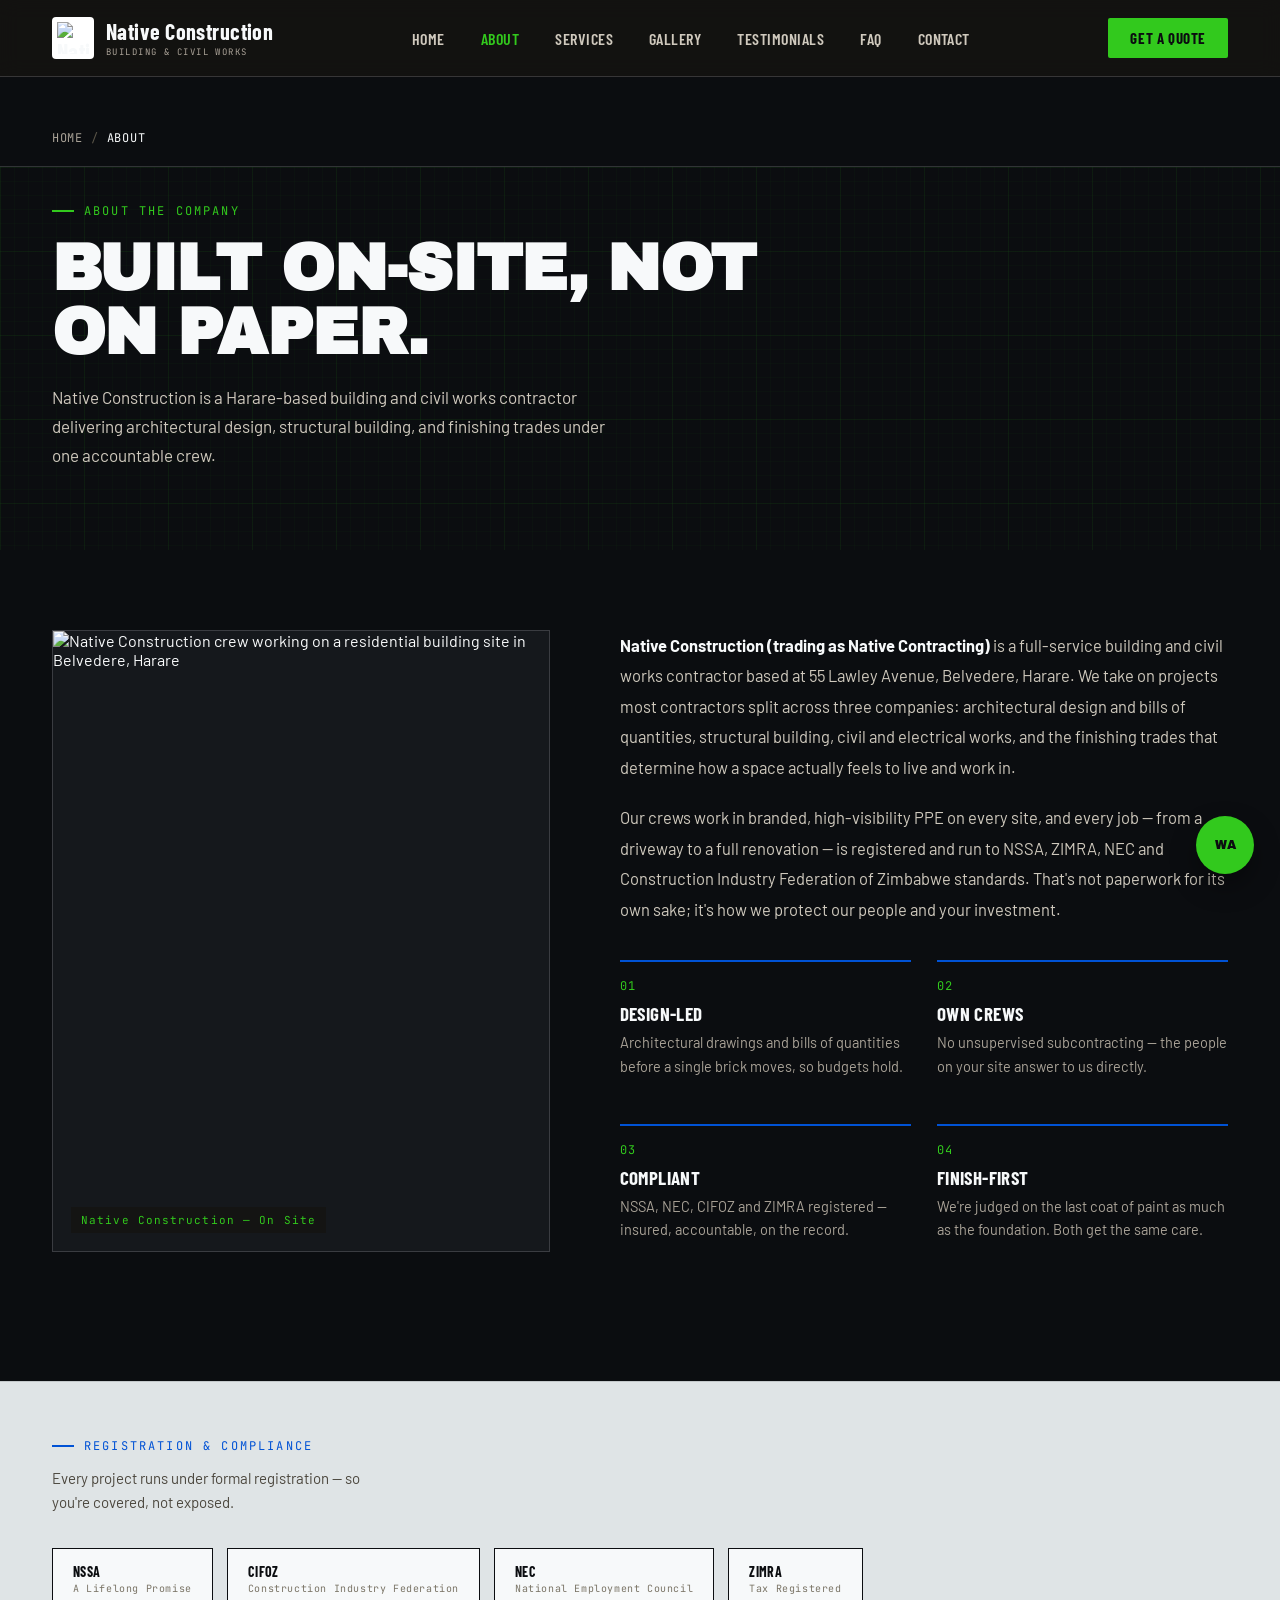
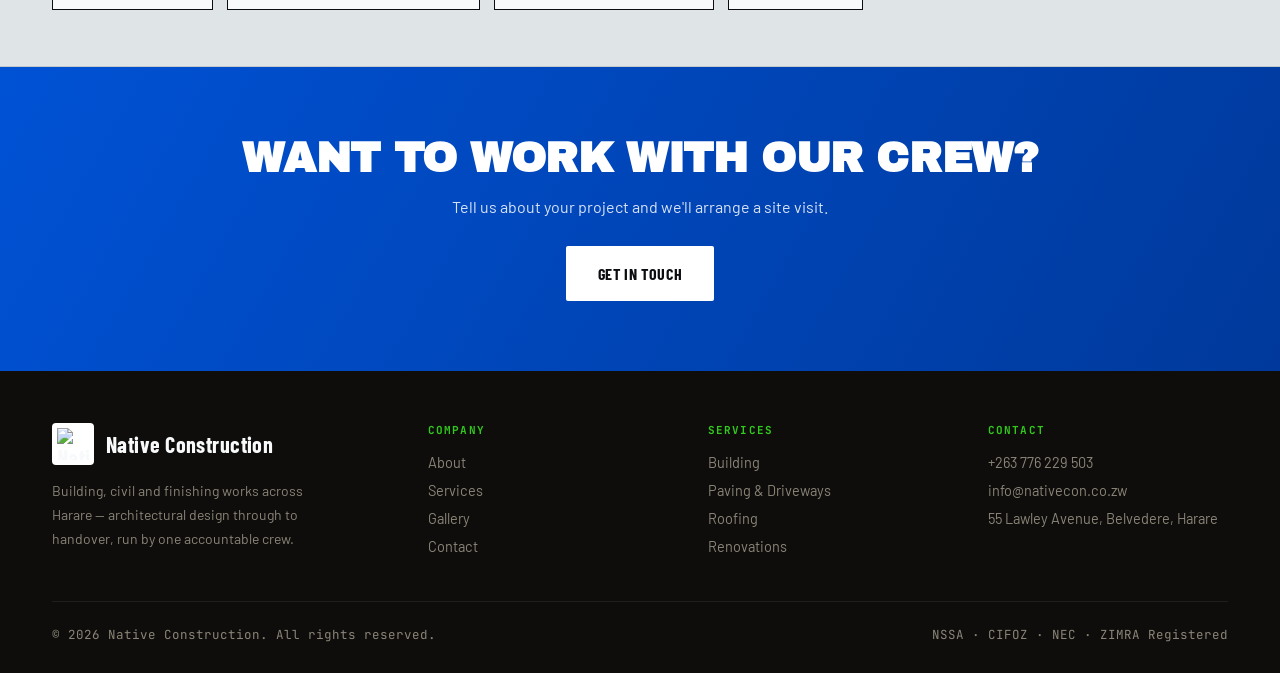
==== about.html @ 27cc9915 "Add files via upload" ====
<!DOCTYPE html>
<html lang="en">
<head>
<meta charset="UTF-8">
<meta name="viewport" content="width=device-width, initial-scale=1.0">
<title>About Us | Native Construction — Harare, Zimbabwe</title>
<meta name="description" content="Native Construction is a Harare-based, NSSA/CIFOZ/NEC/ZIMRA-registered building contractor. Learn about our design-led, own-crew approach to construction in Zimbabwe.">
<meta name="keywords" content="about Native Construction, building company Harare, construction crew Zimbabwe, registered contractor Harare, NSSA CIFOZ NEC ZIMRA">
<link rel="canonical" href="https://www.nativeconstruction.co.zw/about.html">
<meta name="robots" content="index, follow">
<meta name="theme-color" content="#0b0d10">

<meta property="og:title" content="About Us | Native Construction — Harare, Zimbabwe">
<meta property="og:description" content="Native Construction is a Harare-based, NSSA/CIFOZ/NEC/ZIMRA-registered building contractor. Learn about our design-led, own-crew approach to construction in Zimbabwe.">
<meta property="og:type" content="website">
<meta property="og:url" content="https://www.nativeconstruction.co.zw/about.html">
<meta property="og:image" content="https://sytqpnpahdecvywvqzfl.supabase.co/storage/v1/object/public/NativeCon%20Media/about.png">
<meta property="og:image:width" content="1200">
<meta property="og:image:height" content="900">
<meta property="og:locale" content="en_ZW">
<meta property="og:site_name" content="Native Construction">

<meta name="twitter:card" content="summary_large_image">
<meta name="twitter:title" content="About Us | Native Construction — Harare, Zimbabwe">
<meta name="twitter:description" content="Native Construction is a Harare-based, NSSA/CIFOZ/NEC/ZIMRA-registered building contractor. Learn about our design-led, own-crew approach to construction in Zimbabwe.">
<meta name="twitter:image" content="https://sytqpnpahdecvywvqzfl.supabase.co/storage/v1/object/public/NativeCon%20Media/about.png">

<meta name="geo.region" content="ZW-HA">
<meta name="geo.placename" content="Belvedere, Harare">
<meta name="geo.position" content="-17.8322;30.9903">
<meta name="ICBM" content="-17.8322, 30.9903">

<link rel="icon" type="image/x-icon" href="https://sytqpnpahdecvywvqzfl.supabase.co/storage/v1/object/public/NativeCon%20Media/favicon.ico">
<link rel="icon" type="image/png" sizes="16x16" href="https://sytqpnpahdecvywvqzfl.supabase.co/storage/v1/object/public/NativeCon%20Media/icons/favicon-16.png">
<link rel="icon" type="image/png" sizes="32x32" href="https://sytqpnpahdecvywvqzfl.supabase.co/storage/v1/object/public/NativeCon%20Media/icons/favicon-32.png">
<link rel="apple-touch-icon" sizes="180x180" href="https://sytqpnpahdecvywvqzfl.supabase.co/storage/v1/object/public/NativeCon%20Media/icons/apple-touch-icon.png">

<link rel="preconnect" href="https://fonts.googleapis.com">
<link rel="preconnect" href="https://fonts.gstatic.com" crossorigin>
<link href="https://fonts.googleapis.com/css2?family=Archivo+Black&family=Barlow+Condensed:wght@500;600;700&family=Barlow:wght@400;500;600;700&family=JetBrains+Mono:wght@400;500&display=swap" rel="stylesheet">
<link rel="preload" as="image" href="https://sytqpnpahdecvywvqzfl.supabase.co/storage/v1/object/public/NativeCon%20Media/about.png">

<link rel="stylesheet" href="assets/css/style.css">
<script type="application/ld+json">
{
  "@context": "https://schema.org",
  "@type": "AboutPage",
  "name": "About Native Construction",
  "url": "https://www.nativeconstruction.co.zw/about.html",
  "foundingDate": "2018",
  "founder": {
    "@type": "Organization",
    "name": "Native Construction"
  },
  "mainEntity": {
    "@type": "HomeAndConstructionBusiness",
    "name": "Native Construction",
    "url": "https://www.nativeconstruction.co.zw/index.html"
  }
}
</script>
</head>
<body>

<header>
  <div class="wrap nav">
    <a href="index.html" class="brand">
      <span class="mark"><img src="https://sytqpnpahdecvywvqzfl.supabase.co/storage/v1/object/public/NativeCon%20Media/logo.webp" alt="Native Construction logo"></span>
      <span>Native Construction<small>Building &amp; Civil Works</small></span>
    </a>
    <nav aria-label="Main navigation">
      <ul role="list">
        <li><a href="index.html">Home</a></li>
        <li><a href="about.html" class="active">About</a></li>
        <li><a href="services.html">Services</a></li>
        <li><a href="gallery.html">Gallery</a></li>
        <li><a href="testimonials.html">Testimonials</a></li>
        <li><a href="faq.html">FAQ</a></li>
        <li><a href="contact.html">Contact</a></li>
      </ul>
    </nav>
    <a href="contact.html" class="nav-cta">Get a Quote</a>
    <button class="burger" aria-label="Open menu"><span></span><span></span><span></span></button>
  </div>
</header>

<div class="breadcrumb-bar">
  <div class="wrap">
    <a href="index.html">Home</a><span class="sep">/</span><span class="current">About</span>
  </div>
</div>


<section class="page-hero">
  <div class="blueprint" aria-hidden="true"></div>
  <div class="wrap">
    <div class="eyebrow on-dark">About the Company</div>
    <h1>Built on-site, not on paper.</h1>
    <p>Native Construction is a Harare-based building and civil works contractor delivering architectural design, structural building, and finishing trades under one accountable crew.</p>
  </div>
</section>

<section class="about" id="about" style="padding-top:80px;">
  <div class="wrap">
    <div class="about-grid">
      <figure class="about-photo">
        <img src="https://sytqpnpahdecvywvqzfl.supabase.co/storage/v1/object/public/NativeCon%20Media/about.png" alt="Native Construction crew working on a residential building site in Belvedere, Harare" width="900" height="1125" loading="lazy">
        <figcaption>Native Construction — On Site</figcaption>
      </figure>
      <div class="about-copy">
        <p><strong>Native Construction (trading as Native Contracting)</strong> is a full-service building and civil works contractor based at 55 Lawley Avenue, Belvedere, Harare. We take on projects most contractors split across three companies: architectural design and bills of quantities, structural building, civil and electrical works, and the finishing trades that determine how a space actually feels to live and work in.</p>
        <p>Our crews work in branded, high-visibility PPE on every site, and every job — from a driveway to a full renovation — is registered and run to NSSA, ZIMRA, NEC and Construction Industry Federation of Zimbabwe standards. That's not paperwork for its own sake; it's how we protect our people and your investment.</p>
        <div class="principles">
          <div class="principle"><div class="num">01</div><h4>Design-led</h4><p>Architectural drawings and bills of quantities before a single brick moves, so budgets hold.</p></div>
          <div class="principle"><div class="num">02</div><h4>Own crews</h4><p>No unsupervised subcontracting — the people on your site answer to us directly.</p></div>
          <div class="principle"><div class="num">03</div><h4>Compliant</h4><p>NSSA, NEC, CIFOZ and ZIMRA registered — insured, accountable, on the record.</p></div>
          <div class="principle"><div class="num">04</div><h4>Finish-first</h4><p>We're judged on the last coat of paint as much as the foundation. Both get the same care.</p></div>
        </div>
      </div>
    </div>
  </div>
</section>

<div class="compliance">
  <div class="wrap">
    <div class="compliance-lead">
      <div class="eyebrow">Registration &amp; Compliance</div>
      <p>Every project runs under formal registration — so you're covered, not exposed.</p>
    </div>
    <div class="badge-row">
      <div class="badge">NSSA<small>A Lifelong Promise</small></div>
      <div class="badge">CIFOZ<small>Construction Industry Federation</small></div>
      <div class="badge">NEC<small>National Employment Council</small></div>
      <div class="badge">ZIMRA<small>Tax Registered</small></div>
    </div>
  </div>
</div>

<section class="cta-banner">
  <div class="wrap">
    <h2>Want to work with our crew?</h2>
    <p>Tell us about your project and we'll arrange a site visit.</p>
    <a href="contact.html" class="btn btn-fill">Get In Touch</a>
  </div>
</section>

<footer>
  <div class="wrap">
    <div class="foot-grid">
      <div class="foot-brand">
        <div class="brand"><span class="mark"><img src="https://sytqpnpahdecvywvqzfl.supabase.co/storage/v1/object/public/NativeCon%20Media/logo.webp" alt="Native Construction logo"></span><span>Native Construction</span></div>
        <p>Building, civil and finishing works across Harare — architectural design through to handover, run by one accountable crew.</p>
      </div>
      <div>
        <h5>Company</h5>
        <ul role="list">
          <li><a href="about.html">About</a></li>
          <li><a href="services.html">Services</a></li>
          <li><a href="gallery.html">Gallery</a></li>
          <li><a href="contact.html">Contact</a></li>
        </ul>
      </div>
      <div>
        <h5>Services</h5>
        <ul role="list">
          <li><a href="services.html">Building</a></li>
          <li><a href="services.html">Paving &amp; Driveways</a></li>
          <li><a href="services.html">Roofing</a></li>
          <li><a href="services.html">Renovations</a></li>
        </ul>
      </div>
      <div>
        <h5>Contact</h5>
        <ul role="list">
          <li><a href="tel:+263776229503">+263 776 229 503</a></li>
          <li><a href="mailto:info@nativecon.co.zw">info@nativecon.co.zw</a></li>
          <li>55 Lawley Avenue, Belvedere, Harare</li>
        </ul>
      </div>
    </div>
    <div class="foot-bottom">
      <span>&copy; 2026 Native Construction. All rights reserved.</span>
      <span>NSSA &middot; CIFOZ &middot; NEC &middot; ZIMRA Registered</span>
    </div>
  </div>
</footer>

<a class="fab" href="https://wa.me/263776229503" target="_blank" rel="noopener" aria-label="Chat on WhatsApp">WA</a>

<script src="assets/js/main.js" defer></script>
</body>
</html>
---- assets/css/style.css ----
:root{
    --ink:#0b0d10;
    --concrete:#eef1f2;
    --concrete-dim:#dfe4e6;
    --brick:#0052d5;
    --brick-deep:#00399b;
    --steel:#1c2b3a;
    --safety:#32c91d;
    --safety-deep:#249913;
    --paper:#f7f9fa;
    --line: rgba(11,13,16,0.13);
    --line-soft: rgba(247,249,250,0.16);
    --shadow: 0 20px 50px rgba(11,13,16,0.25);
    --ff-display:'Archivo Black', sans-serif;
    --ff-cond:'Barlow Condensed', sans-serif;
    --ff-body:'Barlow', sans-serif;
    --ff-mono:'JetBrains Mono', monospace;
  }
  *{box-sizing:border-box; margin:0; padding:0;}
  html{scroll-behavior:smooth;}
  body{
    background:var(--paper);
    color:var(--ink);
    font-family:var(--ff-body);
    -webkit-font-smoothing:antialiased;
    overflow-x:hidden;
  }
  a{color:inherit; text-decoration:none;}
  img{max-width:100%; display:block;}
  .wrap{max-width:1240px; margin:0 auto; padding:0 32px;}
  ::selection{background:var(--safety); color:var(--ink);}

  /* ---------- Focus / motion ---------- */
  a:focus-visible, button:focus-visible, input:focus-visible, textarea:focus-visible{
    outline:3px solid var(--safety); outline-offset:3px;
  }
  @media (prefers-reduced-motion: reduce){
    *{animation-duration:0.01ms !important; animation-iteration-count:1 !important; transition-duration:0.01ms !important; scroll-behavior:auto !important;}
  }

  /* ---------- eyebrow / labels ---------- */
  .eyebrow{
    font-family:var(--ff-mono); font-size:12px; letter-spacing:.18em; text-transform:uppercase;
    color:var(--brick); display:flex; align-items:center; gap:10px; margin-bottom:18px;
  }
  .eyebrow::before{content:""; width:22px; height:2px; background:var(--brick);}
  .eyebrow.on-dark{color:var(--safety);}
  .eyebrow.on-dark::before{background:var(--safety);}

  h1,h2,h3{font-family:var(--ff-display); line-height:1; letter-spacing:-.01em;}

  /* ================= NAV ================= */
  header{
    position:fixed; top:0; left:0; right:0; z-index:100;
    background:rgba(20,19,17,0.92); backdrop-filter:blur(10px);
    border-bottom:1px solid var(--line-soft);
  }
  .nav{display:flex; align-items:center; justify-content:space-between; height:76px; color:var(--paper);}
  .brand{display:flex; align-items:center; gap:12px; font-family:var(--ff-cond); font-weight:700; font-size:22px; letter-spacing:.02em; color:var(--paper);}
  .brand .mark{
    width:42px; height:42px; background:#fff; border-radius:4px; padding:5px;
    display:flex; align-items:center; justify-content:center; overflow:hidden;
  }
  .brand .mark img{width:100%; height:100%; object-fit:contain;}
  .brand small{display:block; font-family:var(--ff-mono); font-size:9px; letter-spacing:.16em; color:#a9a297; font-weight:400; text-transform:uppercase; margin-top:2px;}
  nav ul{list-style:none; display:flex; gap:36px;}
  nav ul a{font-family:var(--ff-cond); font-size:16px; font-weight:600; letter-spacing:.03em; text-transform:uppercase; color:#cfc9bd; transition:color .2s;}
  nav ul a:hover{color:var(--safety);}
  .nav-cta{
    font-family:var(--ff-cond); font-weight:700; text-transform:uppercase; letter-spacing:.04em; font-size:15px;
    background:var(--safety); color:var(--ink); padding:11px 22px; border-radius:2px; display:inline-block;
    transition:transform .2s, background .2s;
  }
  .nav-cta:hover{background:#fff; transform:translateY(-2px);}
  .burger{display:none; flex-direction:column; gap:5px; background:none; border:none; cursor:pointer; padding:8px;}
  .burger span{width:24px; height:2px; background:var(--paper);}

  /* ================= HERO ================= */
  .hero{
    position:relative; min-height:100vh; background:var(--ink); color:var(--paper);
    display:flex; align-items:center; padding-top:76px; overflow:hidden;
  }
  .blueprint{
    position:absolute; inset:0;
    background-image:
      linear-gradient(rgba(50,201,29,0.055) 1px, transparent 1px),
      linear-gradient(90deg, rgba(50,201,29,0.055) 1px, transparent 1px),
      linear-gradient(rgba(50,201,29,0.11) 1px, transparent 1px),
      linear-gradient(90deg, rgba(50,201,29,0.11) 1px, transparent 1px);
    background-size:14px 14px, 14px 14px, 84px 84px, 84px 84px;
    opacity:.55;
  }
  .hero::after{
    content:""; position:absolute; right:-10%; top:-15%; width:70%; height:130%;
    background:radial-gradient(circle at center, rgba(0,82,213,0.35), transparent 65%);
    pointer-events:none;
  }
  .hero-grid{position:relative; z-index:2; display:grid; grid-template-columns:1.15fr .85fr; gap:60px; align-items:end; padding-bottom:64px; width:100%;}
  .hero h1{
    font-size:clamp(48px, 6.4vw, 92px); text-transform:uppercase;
    animation:riseIn .9s cubic-bezier(.16,1,.3,1) both;
  }
  .hero h1 .line{display:block; overflow:hidden;}
  .hero h1 .accent{color:var(--safety); -webkit-text-stroke:0; }
  .hero h1 .outline{color:transparent; -webkit-text-stroke:1.5px var(--paper);}
  @keyframes riseIn{from{opacity:0; transform:translateY(30px);} to{opacity:1; transform:translateY(0);}}
  .hero p.lede{
    font-size:19px; line-height:1.6; color:#cfc9bd; max-width:480px; margin-top:26px;
    animation:riseIn 1s .15s cubic-bezier(.16,1,.3,1) both;
  }
  .hero-cta{display:flex; gap:16px; margin-top:38px; flex-wrap:wrap; animation:riseIn 1s .3s cubic-bezier(.16,1,.3,1) both;}
  .btn{
    font-family:var(--ff-cond); font-weight:700; text-transform:uppercase; letter-spacing:.04em; font-size:16px;
    padding:16px 30px; border-radius:2px; display:inline-flex; align-items:center; gap:10px; border:2px solid transparent; transition:all .25s;
  }
  .btn-fill{background:var(--brick); color:var(--paper);}
  .btn-fill:hover{background:var(--brick-deep); transform:translateY(-2px); box-shadow:0 12px 24px rgba(0,82,213,.35);}
  .btn-line{border-color:var(--line-soft); color:var(--paper);}
  .btn-line:hover{border-color:var(--safety); color:var(--safety);}

  .hero-plate{
    position:relative; z-index:2; border:1px solid var(--line-soft); background:rgba(246,242,233,0.03);
    padding:26px; animation:riseIn 1s .4s cubic-bezier(.16,1,.3,1) both;
  }
  .hero-plate .tag{font-family:var(--ff-mono); font-size:11px; letter-spacing:.14em; text-transform:uppercase; color:var(--safety); margin-bottom:14px;}
  .hero-stats{display:grid; grid-template-columns:1fr 1fr; gap:22px 18px;}
  .hero-stats .n{font-family:var(--ff-display); font-size:36px; color:var(--paper);}
  .hero-stats .l{font-family:var(--ff-cond); font-size:13px; letter-spacing:.03em; color:#a9a297; text-transform:uppercase; margin-top:4px;}
  .hero-compliance{margin-top:22px; padding-top:20px; border-top:1px solid var(--line-soft); display:flex; gap:10px; flex-wrap:wrap;}
  .chip{font-family:var(--ff-mono); font-size:10.5px; letter-spacing:.06em; border:1px solid var(--line-soft); color:#cfc9bd; padding:5px 10px; border-radius:2px;}

  .scroll-cue{position:absolute; bottom:26px; left:32px; z-index:3; display:flex; align-items:center; gap:12px; font-family:var(--ff-mono); font-size:11px; letter-spacing:.14em; color:#a9a297; text-transform:uppercase;}
  .scroll-cue .bar{width:1px; height:34px; background:linear-gradient(var(--safety), transparent); position:relative; overflow:hidden;}
  .scroll-cue .bar::after{content:""; position:absolute; top:-100%; left:0; width:100%; height:100%; background:var(--safety); animation:trickle 2.2s ease-in-out infinite;}
  @keyframes trickle{0%{top:-100%;} 100%{top:100%;}}

  /* ================= MARQUEE ================= */
  .marquee{background:var(--brick); color:var(--paper); overflow:hidden; padding:14px 0; border-bottom:1px solid var(--brick-deep);}
  .marquee-track{display:flex; gap:48px; white-space:nowrap; animation:scrollX 32s linear infinite; width:max-content;}
  @keyframes scrollX{from{transform:translateX(0);} to{transform:translateX(-50%);}}
  .marquee-track span{font-family:var(--ff-cond); font-weight:600; text-transform:uppercase; letter-spacing:.06em; font-size:15px; display:flex; align-items:center; gap:16px;}
  .marquee-track span::after{content:"◆"; font-size:9px; color:var(--safety);}

  /* ================= SECTION shell ================= */
  section{padding:120px 0;}
  .section-head{display:grid; grid-template-columns:1.2fr .8fr; gap:60px; align-items:end; margin-bottom:64px;}
  .section-head h2{font-size:clamp(34px,4.2vw,54px); text-transform:uppercase;}
  .section-head p{font-size:17px; line-height:1.7; color:#4c473e;}

  /* ================= ABOUT ================= */
  .about{background:var(--ink); color:var(--paper); position:relative;}
  .about .section-head p{color:#cfc9bd;}
  .about-grid{display:grid; grid-template-columns:.9fr 1.1fr; gap:70px; align-items:start;}
  .about-photo{position:relative; border:1px solid var(--line-soft); aspect-ratio:4/5; overflow:hidden; background:#15181c;}
  .about-photo img{position:absolute; inset:0; width:100%; height:100%; object-fit:cover; filter:grayscale(.1) contrast(1.02);}
  .about-photo figcaption{position:absolute; bottom:18px; left:18px; z-index:2; font-family:var(--ff-mono); font-size:11px; letter-spacing:.1em; color:var(--safety); background:rgba(20,19,17,0.7); padding:6px 10px;}
  .about-copy p{color:#cfc9bd; line-height:1.85; font-size:16.5px; margin-bottom:20px;}
  .about-copy p strong{color:var(--paper);}
  .principles{display:grid; grid-template-columns:1fr 1fr; gap:26px; margin-top:36px;}
  .principle{border-top:2px solid var(--brick); padding-top:16px;}
  .principle .num{font-family:var(--ff-mono); font-size:12px; color:var(--safety); letter-spacing:.1em;}
  .principle h4{font-family:var(--ff-cond); text-transform:uppercase; font-size:19px; margin:8px 0 6px; letter-spacing:.02em;}
  .principle p{color:#a9a297; font-size:14.5px; line-height:1.6;}

  /* ================= SERVICES ================= */
  .services{background:var(--concrete);}
  .service-list{border-top:1px solid var(--line);}
  .service-row{
    display:grid; grid-template-columns:90px 1fr 1.4fr 140px; align-items:center; gap:28px;
    padding:30px 0; border-bottom:1px solid var(--line); cursor:default; transition:background .25s;
    position:relative;
  }
  .service-row:hover{background:rgba(0,82,213,0.045);}
  .service-row:hover .sv-idx{color:var(--brick);}
  .service-row:hover .sv-name{color:var(--brick);}
  .sv-idx{font-family:var(--ff-mono); font-size:13px; color:#9a9384; letter-spacing:.05em; transition:color .25s;}
  .sv-name{font-family:var(--ff-cond); font-weight:700; text-transform:uppercase; font-size:26px; letter-spacing:.01em; transition:color .25s;}
  .sv-desc{font-size:15px; line-height:1.6; color:#5a5548;}
  .sv-tags{display:flex; justify-content:flex-end;}
  .sv-tags span{font-family:var(--ff-mono); font-size:10.5px; letter-spacing:.06em; text-transform:uppercase; border:1px solid var(--ink); padding:5px 10px; border-radius:2px; color:var(--ink);}
  @media (max-width:820px){
    .service-row{grid-template-columns:50px 1fr; row-gap:10px;}
    .sv-desc, .sv-tags{grid-column:2 / 3;}
  }

  /* ================= PROCESS ================= */
  .process{background:var(--paper); position:relative;}
  .process-rail{display:grid; grid-template-columns:repeat(5,1fr); gap:2px; background:var(--line); border:1px solid var(--line); margin-top:20px;}
  .step{background:var(--paper); padding:34px 26px; position:relative; min-height:260px; display:flex; flex-direction:column;}
  .step .stage{font-family:var(--ff-mono); font-size:11px; letter-spacing:.12em; text-transform:uppercase; color:var(--brick); margin-bottom:auto;}
  .step h4{font-family:var(--ff-cond); font-size:22px; text-transform:uppercase; margin:22px 0 10px; letter-spacing:.01em;}
  .step p{font-size:14px; line-height:1.65; color:#5a5548;}
  .step-brick{position:absolute; bottom:0; left:0; right:0; height:6px; background:repeating-linear-gradient(90deg, var(--brick) 0 22px, var(--safety) 22px 24px);}
  @media (max-width:980px){.process-rail{grid-template-columns:1fr 1fr;}}
  @media (max-width:560px){.process-rail{grid-template-columns:1fr;}}

  /* ================= GALLERY ================= */
  .gallery{background:var(--ink); color:var(--paper);}
  .gallery .section-head p{color:#cfc9bd;}
  /* filter tabs */
  .gal-filters{display:flex; flex-wrap:wrap; gap:10px; margin-bottom:34px;}
  .gal-f{
    font-family:var(--ff-mono); font-size:11.5px; letter-spacing:.08em; text-transform:uppercase;
    background:transparent; border:1px solid var(--line-soft); color:#cfc9bd; padding:9px 16px; border-radius:999px;
    cursor:pointer; transition:all .2s;
  }
  .gal-f:hover{border-color:var(--safety); color:var(--paper);}
  .gal-f.active{background:var(--safety); border-color:var(--safety); color:var(--ink); font-weight:600;}

  .gallery-grid{display:grid; grid-template-columns:repeat(auto-fit, minmax(300px, 1fr)); gap:16px;}
  .g-item{aspect-ratio:4/3;}
  .g-item.big{grid-column:span 2; aspect-ratio:16/9;}
  @media (max-width:900px){
    .g-item.big{grid-column:span 1; aspect-ratio:4/3;}
  }
  .g-item{
    position:relative; overflow:hidden; border:1px solid var(--line-soft); border-radius:3px;
    display:flex; align-items:flex-end; cursor:pointer; background:#15181c;
    transition:opacity .35s ease, transform .35s ease;
  }
  .g-item.hidden{display:none;}
  .g-item img{
    position:absolute; inset:0; width:100%; height:100%; object-fit:cover;
    transition:transform .6s cubic-bezier(.16,1,.3,1), filter .4s ease;
    filter:grayscale(.15) contrast(1.02);
  }
  .g-item:hover img{transform:scale(1.06); filter:grayscale(0) contrast(1.05);}
  .g-item::after{content:""; position:absolute; inset:0; z-index:1; background:linear-gradient(to top, rgba(11,13,16,0.88) 0%, rgba(11,13,16,0.15) 45%, transparent 70%); transition:opacity .3s;}
  .g-item::before{
    content:"+"; position:absolute; top:14px; right:14px; z-index:3; width:30px; height:30px; border-radius:50%;
    background:rgba(247,249,250,0.12); backdrop-filter:blur(4px); color:var(--paper); display:flex; align-items:center; justify-content:center;
    font-size:18px; font-family:var(--ff-body); opacity:0; transform:scale(.7); transition:all .25s;
  }
  .g-item:hover::before{opacity:1; transform:scale(1);}
  .g-item figcaption{position:relative; z-index:2; padding:16px; display:flex; flex-direction:column; gap:4px;}
  .g-cat{font-family:var(--ff-mono); font-size:10.5px; letter-spacing:.12em; text-transform:uppercase; color:var(--safety);}
  .g-title{font-family:var(--ff-cond); font-size:17px; font-weight:600; letter-spacing:.01em; color:var(--paper);}
  .g-item.big .g-title{font-size:21px;}

  /* lightbox */
  .lightbox{
    position:fixed; inset:0; z-index:200; background:rgba(6,7,9,0.96);
    display:none; align-items:center; justify-content:center; padding:40px;
  }
  .lightbox.open{display:flex;}
  .lb-stage{max-width:min(1000px, 90vw); max-height:86vh; display:flex; flex-direction:column; gap:16px; align-items:center;}
  .lb-stage img{max-width:100%; max-height:72vh; object-fit:contain; border:1px solid var(--line-soft); border-radius:2px;}
  .lb-cap{display:flex; align-items:center; gap:14px; align-self:flex-start;}
  .lb-cap .g-title{font-size:19px;}
  .lb-close{
    position:absolute; top:24px; right:28px; background:none; border:none; color:var(--paper); font-size:34px;
    cursor:pointer; line-height:1; width:44px; height:44px; border-radius:50%; transition:background .2s;
  }
  .lb-close:hover{background:rgba(247,249,250,0.1);}
  .lb-nav{
    position:absolute; top:50%; transform:translateY(-50%); background:rgba(247,249,250,0.08); border:1px solid var(--line-soft);
    color:var(--paper); width:52px; height:52px; border-radius:50%; font-size:26px; cursor:pointer; transition:background .2s;
  }
  .lb-nav:hover{background:var(--safety); color:var(--ink); border-color:var(--safety);}
  .lb-prev{left:24px;} .lb-next{right:24px;}
  @media (max-width:640px){
    .lb-nav{width:42px; height:42px; font-size:20px;}
    .lb-prev{left:8px;} .lb-next{right:8px;}
    .lb-close{top:12px; right:12px;}
  }

  /* video gallery — horizontal scroll rail */
  .videos{background:var(--ink); padding-top:0; overflow:hidden;}
  .video-rail-wrap{position:relative; padding:0 32px;}
  .video-rail{
    display:flex; gap:16px; overflow-x:auto; scroll-behavior:smooth; scroll-snap-type:x proximity;
    padding:4px 0 20px; -ms-overflow-style:none; scrollbar-width:thin; scrollbar-color:var(--safety) transparent;
  }
  .video-rail::-webkit-scrollbar{height:6px;}
  .video-rail::-webkit-scrollbar-track{background:rgba(247,249,250,0.06);}
  .video-rail::-webkit-scrollbar-thumb{background:var(--safety); border-radius:3px;}
  .v-item{
    position:relative; flex:0 0 auto; width:230px; aspect-ratio:9/12; overflow:hidden; border:1px solid var(--line-soft); border-radius:3px;
    cursor:pointer; display:flex; align-items:flex-end; background:#15181c; scroll-snap-align:start;
    transition:width .45s cubic-bezier(.16,1,.3,1), transform .3s ease;
  }
  .v-item:hover{width:340px; transform:translateY(-4px);}
  .v-item img, .v-item video{position:absolute; inset:0; width:100%; height:100%; object-fit:cover; transition:transform .5s cubic-bezier(.16,1,.3,1); filter:grayscale(.15);}
  .v-item:hover img, .v-item:hover video{transform:scale(1.05); filter:grayscale(0);}
  .v-item::after{content:""; position:absolute; inset:0; z-index:1; background:linear-gradient(to top, rgba(11,13,16,0.92) 0%, rgba(11,13,16,0.15) 50%, transparent 72%);}
  .v-item figcaption{position:relative; z-index:2; padding:14px; display:flex; flex-direction:column; gap:3px;}
  .v-item .g-title{font-size:15px;}
  .v-play{
    position:absolute; top:50%; left:50%; transform:translate(-50%,-50%); z-index:2;
    width:48px; height:48px; border-radius:50%; background:var(--safety); color:var(--ink);
    display:flex; align-items:center; justify-content:center; transition:transform .25s, background .25s;
    box-shadow:0 10px 26px rgba(0,0,0,0.4);
  }
  .v-item:hover .v-play{transform:translate(-50%,-50%) scale(1.12); background:#fff;}
  .rail-nav{
    position:absolute; top:calc(50% - 10px); transform:translateY(-50%); z-index:5;
    width:46px; height:46px; border-radius:50%; background:rgba(11,13,16,0.85); border:1px solid var(--line-soft);
    color:var(--paper); font-size:22px; cursor:pointer; transition:background .2s, border-color .2s;
  }
  .rail-nav:hover{background:var(--safety); color:var(--ink); border-color:var(--safety);}
  .rail-prev{left:-6px;} .rail-next{right:-6px;}
  .rail-more{
    display:inline-block; margin-top:26px; font-family:var(--ff-cond); font-weight:600; text-transform:uppercase;
    letter-spacing:.04em; font-size:15px; color:var(--safety); border-bottom:1px solid transparent; transition:border-color .2s;
  }
  .rail-more:hover{border-color:var(--safety);}
  #vPlayer{max-width:min(1000px, 90vw); max-height:78vh; width:100%; border:1px solid var(--line-soft); border-radius:2px; background:#000;}
  @media (max-width:640px){
    .video-rail-wrap{padding:0 12px;}
    .v-item{width:170px;}
    .v-item:hover{width:220px;}
    .rail-nav{display:none;}
  }

  /* ================= COMPLIANCE STRIP ================= */
  .compliance{background:var(--concrete-dim); padding:56px 0; border-top:1px solid var(--line); border-bottom:1px solid var(--line);}
  .compliance .wrap{display:flex; flex-wrap:wrap; align-items:center; justify-content:space-between; gap:34px;}
  .compliance-lead{max-width:340px;}
  .compliance-lead .eyebrow{margin-bottom:12px;}
  .compliance-lead p{font-size:15px; color:#4c473e; line-height:1.6;}
  .badge-row{display:flex; gap:14px; flex-wrap:wrap;}
  .badge{
    font-family:var(--ff-cond); font-weight:700; text-transform:uppercase; font-size:14px; letter-spacing:.03em;
    border:1.5px solid var(--ink); padding:14px 20px; display:flex; flex-direction:column; gap:2px; min-width:130px; background:var(--paper);
  }
  .badge small{font-family:var(--ff-mono); font-weight:400; font-size:10px; letter-spacing:.06em; color:#7a7466; text-transform:none;}

  /* ================= TESTIMONIALS ================= */
  .testimonials{background:var(--paper);}
  .t-grid{display:grid; grid-template-columns:repeat(3,1fr); gap:2px; background:var(--line); border:1px solid var(--line); margin-top:10px;}
  .t-card{background:var(--paper); padding:40px 32px; display:flex; flex-direction:column;}
  .t-quote{font-family:var(--ff-cond); font-size:22px; line-height:1.45; margin-bottom:26px; flex:1;}
  .t-quote::before{content:"“"; color:var(--brick); font-family:var(--ff-display);}
  .t-who{display:flex; align-items:center; gap:12px; padding-top:18px; border-top:1px solid var(--line);}
  .t-avatar{width:38px; height:38px; border-radius:50%; background:var(--steel); display:flex; align-items:center; justify-content:center; font-family:var(--ff-cond); font-weight:700; color:var(--paper); font-size:14px;}
  .t-name{font-family:var(--ff-cond); font-weight:700; font-size:15px; text-transform:uppercase;}
  .t-loc{font-family:var(--ff-mono); font-size:11px; color:#7a7466;}
  @media (max-width:900px){.t-grid{grid-template-columns:1fr;}}

  /* ================= CONTACT ================= */
  .contact{background:var(--ink); color:var(--paper); position:relative; overflow:hidden;}
  .contact::before{
    content:""; position:absolute; inset:0;
    background-image:linear-gradient(rgba(50,201,29,0.05) 1px, transparent 1px), linear-gradient(90deg, rgba(50,201,29,0.05) 1px, transparent 1px);
    background-size:84px 84px;
  }
  .contact-grid{position:relative; z-index:2; display:grid; grid-template-columns:1fr 1fr; gap:70px;}
  .contact h2{font-size:clamp(32px,4vw,50px); text-transform:uppercase; margin-bottom:20px;}
  .contact-copy p{color:#cfc9bd; font-size:16.5px; line-height:1.75; margin-bottom:30px; max-width:440px;}
  .contact-detail{display:flex; gap:16px; padding:20px 0; border-top:1px solid var(--line-soft);}
  .contact-detail:last-of-type{border-bottom:1px solid var(--line-soft);}
  .cd-label{font-family:var(--ff-mono); font-size:11px; letter-spacing:.1em; text-transform:uppercase; color:var(--safety); width:110px; flex-shrink:0; padding-top:2px;}
  .cd-value{font-family:var(--ff-cond); font-size:19px; font-weight:600;}
  .cd-value a:hover{color:var(--safety);}

  form.quote{background:rgba(246,242,233,0.04); border:1px solid var(--line-soft); padding:38px;}
  form.quote .tag{font-family:var(--ff-mono); font-size:11px; letter-spacing:.12em; text-transform:uppercase; color:var(--safety); margin-bottom:22px; display:block;}
  .field{margin-bottom:20px;}
  .field label{display:block; font-family:var(--ff-mono); font-size:11px; letter-spacing:.06em; text-transform:uppercase; color:#a9a297; margin-bottom:8px;}
  .field input, .field select, .field textarea{
    width:100%; background:transparent; border:none; border-bottom:1.5px solid var(--line-soft); color:var(--paper);
    font-family:var(--ff-body); font-size:16px; padding:10px 2px; transition:border-color .2s;
  }
  .field input::placeholder, .field textarea::placeholder{color:#6d6a61;}
  .field input:focus, .field select:focus, .field textarea:focus{border-color:var(--safety);}
  .field select{appearance:none; background-image:url("data:image/svg+xml,%3Csvg xmlns='http://www.w3.org/2000/svg' width='12' height='8'%3E%3Cpath d='M1 1l5 5 5-5' stroke='%2332c91d' stroke-width='2' fill='none'/%3E%3C/svg%3E"); background-repeat:no-repeat; background-position:right 4px center;}
  .field select option{color:#000;}
  .field textarea{resize:vertical; min-height:80px;}
  .row2{display:grid; grid-template-columns:1fr 1fr; gap:20px;}
  .submit-btn{
    width:100%; margin-top:8px; background:var(--safety); color:var(--ink); border:none; padding:17px;
    font-family:var(--ff-cond); font-weight:700; text-transform:uppercase; letter-spacing:.05em; font-size:16px;
    cursor:pointer; transition:background .2s, transform .2s;
  }
  .submit-btn:hover{background:#fff; transform:translateY(-2px);}
  @media (max-width:900px){.contact-grid{grid-template-columns:1fr;} .row2{grid-template-columns:1fr;}}

  /* ================= FOOTER ================= */
  footer{background:#0e0d0b; color:#8a8578; padding:52px 0 30px;}
  .foot-grid{display:grid; grid-template-columns:1.4fr 1fr 1fr 1fr; gap:40px; padding-bottom:36px; border-bottom:1px solid rgba(246,242,233,0.08);}
  .foot-brand .brand{color:var(--paper); margin-bottom:14px;}
  .foot-brand p{font-size:14px; line-height:1.7; max-width:280px;}
  footer h5{font-family:var(--ff-mono); font-size:11px; letter-spacing:.1em; text-transform:uppercase; color:var(--safety); margin-bottom:16px;}
  footer ul{list-style:none;}
  footer ul li{margin-bottom:10px; font-size:14.5px;}
  footer ul li a:hover{color:var(--paper);}
  .foot-bottom{display:flex; justify-content:space-between; padding-top:24px; font-size:12.5px; font-family:var(--ff-mono); flex-wrap:wrap; gap:10px;}
  @media (max-width:820px){.foot-grid{grid-template-columns:1fr 1fr; row-gap:32px;}}

  /* ================= WHATSAPP FAB ================= */
  .fab{
    position:fixed; bottom:26px; right:26px; z-index:90; width:58px; height:58px; border-radius:50%;
    background:var(--safety); color:var(--ink); display:flex; align-items:center; justify-content:center;
    box-shadow:0 12px 26px rgba(0,0,0,0.35); font-family:var(--ff-display); font-size:12px; transition:transform .2s;
  }
  .fab:hover{transform:scale(1.08);}

  /* ================= responsive nav ================= */
  @media (max-width:900px){
    nav ul{display:none;}
    .nav-cta{display:none;}
    .burger{display:flex;}
    .hero-grid{grid-template-columns:1fr;}
    .about-grid{grid-template-columns:1fr;}
    .section-head{grid-template-columns:1fr;}
    .compliance-lead{max-width:100%;}
  }

  /* ===== Breadcrumbs ===== */
  .breadcrumb-bar{background:var(--ink); padding:130px 0 20px; border-bottom:1px solid var(--line-soft);}
  .breadcrumb-bar .wrap{display:flex; align-items:center; gap:8px; flex-wrap:wrap;}
  .breadcrumb-bar a, .breadcrumb-bar span{font-family:var(--ff-mono); font-size:12px; letter-spacing:.06em; text-transform:uppercase; color:#a9a297;}
  .breadcrumb-bar a:hover{color:var(--safety);}
  .breadcrumb-bar .current{color:var(--paper);}
  .breadcrumb-bar .sep{color:#5a5548;}

  /* ===== Page hero (inner pages) ===== */
  .page-hero{background:var(--ink); color:var(--paper); padding:36px 0 80px; position:relative; overflow:hidden;}
  .page-hero .blueprint{position:absolute; inset:0; background-image:
      linear-gradient(rgba(50,201,29,0.055) 1px, transparent 1px),
      linear-gradient(90deg, rgba(50,201,29,0.055) 1px, transparent 1px),
      linear-gradient(rgba(50,201,29,0.11) 1px, transparent 1px),
      linear-gradient(90deg, rgba(50,201,29,0.11) 1px, transparent 1px);
    background-size:14px 14px, 14px 14px, 84px 84px, 84px 84px; opacity:.5;}
  .page-hero .wrap{position:relative; z-index:2;}
  .page-hero h1{font-size:clamp(38px,5vw,64px); text-transform:uppercase; max-width:800px;}
  .page-hero p{font-size:17px; color:#cfc9bd; max-width:560px; margin-top:18px; line-height:1.7;}

  nav ul a.active{color:var(--safety);}

  /* ===== FAQ page ===== */
  .faq-list{border-top:1px solid var(--line); max-width:880px;}
  .faq-item{border-bottom:1px solid var(--line);}
  .faq-q{width:100%; text-align:left; background:none; border:none; padding:26px 0; display:flex; justify-content:space-between; align-items:center; gap:20px; cursor:pointer; font-family:var(--ff-cond); font-weight:700; font-size:19px; text-transform:uppercase; color:var(--ink); letter-spacing:.01em;}
  .faq-q .plus{font-family:var(--ff-body); font-size:22px; color:var(--brick); flex-shrink:0; transition:transform .3s;}
  .faq-item.open .faq-q .plus{transform:rotate(45deg);}
  .faq-a{max-height:0; overflow:hidden; transition:max-height .35s ease;}
  .faq-a p{padding-bottom:24px; font-size:15.5px; line-height:1.75; color:#4c473e; max-width:760px;}

  /* ===== Contact page map + info card ===== */
  .contact-info-grid{display:grid; grid-template-columns:1fr 1fr; gap:70px; align-items:start;}
  .map-embed{border:1px solid var(--line-soft); overflow:hidden; aspect-ratio:4/3; background:#15181c;}
  .map-embed iframe{width:100%; height:100%; border:0; filter:grayscale(.3) invert(.92) contrast(.9);}

  /* ===== Testimonials page grid (more than 3) ===== */
  .t-grid-full{display:grid; grid-template-columns:repeat(3,1fr); gap:2px; background:var(--line); border:1px solid var(--line);}
  @media (max-width:900px){.t-grid-full{grid-template-columns:1fr;} .contact-info-grid{grid-template-columns:1fr;}}

  /* ===== CTA banner (reused across pages) ===== */
  .cta-banner{background:var(--brick, var(--safety)); background:linear-gradient(120deg, #0052d5, #00399b); padding:70px 0; text-align:center;}
  .cta-banner h2{color:#fff; font-size:clamp(28px,3.6vw,42px); text-transform:uppercase; margin-bottom:18px;}
  .cta-banner p{color:rgba(255,255,255,0.85); font-size:16px; max-width:520px; margin:0 auto 30px;}
  .cta-banner .btn-fill{background:#fff; color:var(--ink);}
  .cta-banner .btn-fill:hover{background:var(--safety); color:var(--ink);}
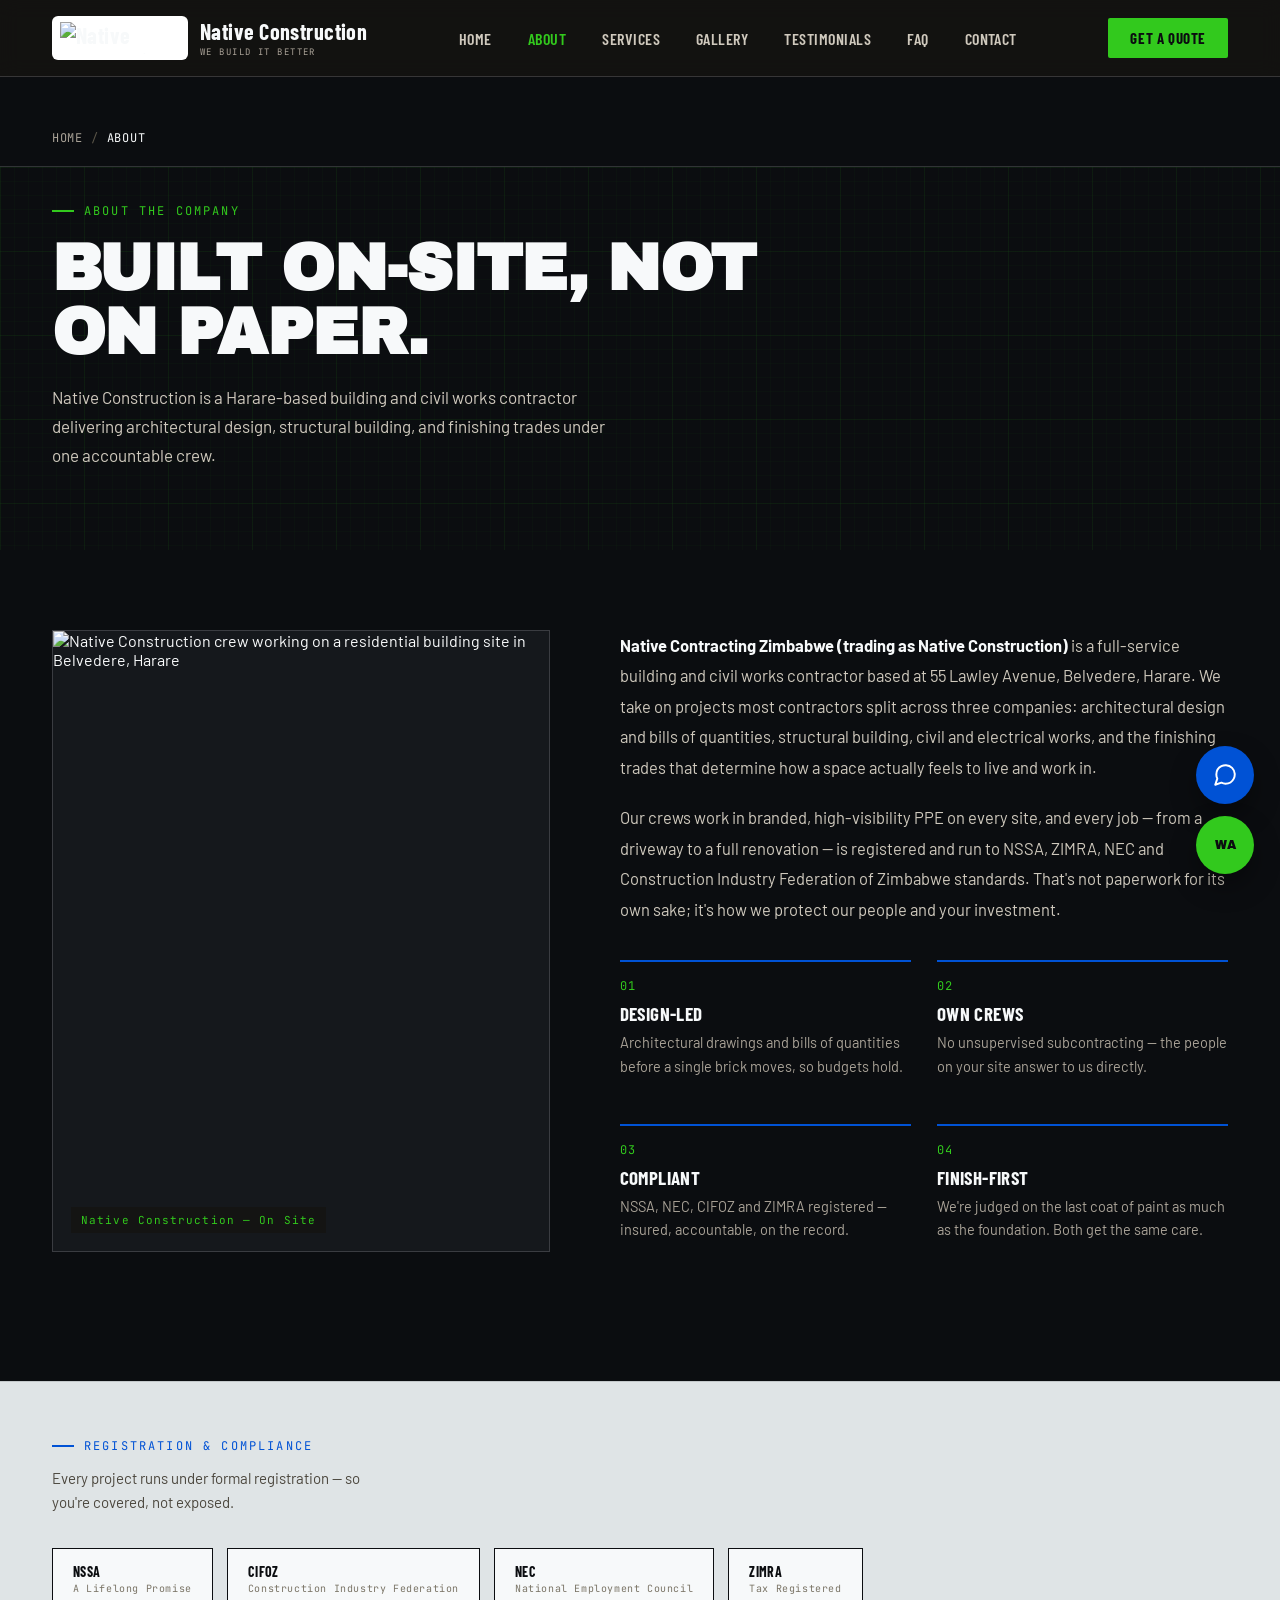
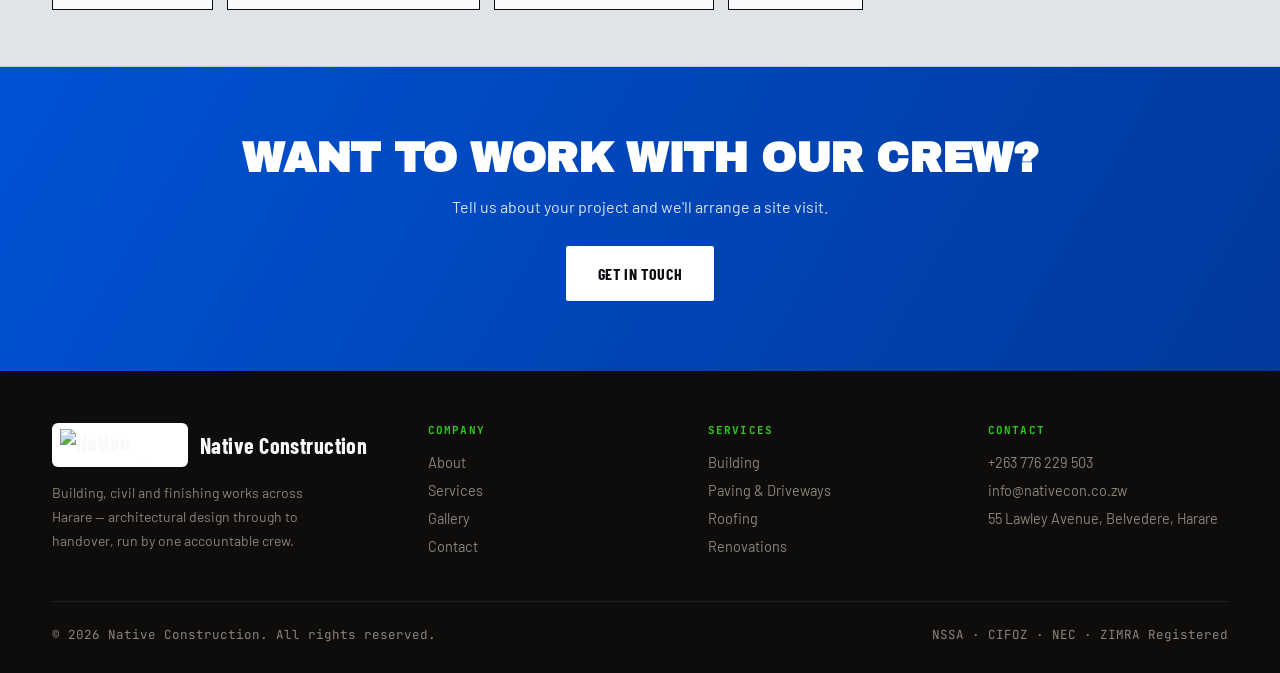
==== commit abff6945: "Add files via upload" ====
--- a/about.html
+++ b/about.html
@@ -14,7 +14,7 @@
 <meta property="og:description" content="Native Construction is a Harare-based, NSSA/CIFOZ/NEC/ZIMRA-registered building contractor. Learn about our design-led, own-crew approach to construction in Zimbabwe.">
 <meta property="og:type" content="website">
 <meta property="og:url" content="https://www.nativeconstruction.co.zw/about.html">
-<meta property="og:image" content="https://sytqpnpahdecvywvqzfl.supabase.co/storage/v1/object/public/NativeCon%20Media/about.png">
+<meta property="og:image" content="https://sytqpnpahdecvywvqzfl.supabase.co/storage/v1/render/image/public/NativeCon%20Media/about.png?width=1200&quality=75">
 <meta property="og:image:width" content="1200">
 <meta property="og:image:height" content="900">
 <meta property="og:locale" content="en_ZW">
@@ -23,7 +23,7 @@
 <meta name="twitter:card" content="summary_large_image">
 <meta name="twitter:title" content="About Us | Native Construction — Harare, Zimbabwe">
 <meta name="twitter:description" content="Native Construction is a Harare-based, NSSA/CIFOZ/NEC/ZIMRA-registered building contractor. Learn about our design-led, own-crew approach to construction in Zimbabwe.">
-<meta name="twitter:image" content="https://sytqpnpahdecvywvqzfl.supabase.co/storage/v1/object/public/NativeCon%20Media/about.png">
+<meta name="twitter:image" content="https://sytqpnpahdecvywvqzfl.supabase.co/storage/v1/render/image/public/NativeCon%20Media/about.png?width=1200&quality=75">
 
 <meta name="geo.region" content="ZW-HA">
 <meta name="geo.placename" content="Belvedere, Harare">
@@ -38,7 +38,7 @@
 <link rel="preconnect" href="https://fonts.googleapis.com">
 <link rel="preconnect" href="https://fonts.gstatic.com" crossorigin>
 <link href="https://fonts.googleapis.com/css2?family=Archivo+Black&family=Barlow+Condensed:wght@500;600;700&family=Barlow:wght@400;500;600;700&family=JetBrains+Mono:wght@400;500&display=swap" rel="stylesheet">
-<link rel="preload" as="image" href="https://sytqpnpahdecvywvqzfl.supabase.co/storage/v1/object/public/NativeCon%20Media/about.png">
+<link rel="preload" as="image" href="https://sytqpnpahdecvywvqzfl.supabase.co/storage/v1/render/image/public/NativeCon%20Media/about.png?width=900&quality=75">
 
 <link rel="stylesheet" href="assets/css/style.css">
 <script type="application/ld+json">
@@ -65,8 +65,8 @@
 <header>
   <div class="wrap nav">
     <a href="index.html" class="brand">
-      <span class="mark"><img src="https://sytqpnpahdecvywvqzfl.supabase.co/storage/v1/object/public/NativeCon%20Media/logo.webp" alt="Native Construction logo"></span>
-      <span>Native Construction<small>Building &amp; Civil Works</small></span>
+      <span class="mark"><img src="https://sytqpnpahdecvywvqzfl.supabase.co/storage/v1/render/image/public/NativeCon%20Media/logo.webp?width=200&quality=85" alt="Native Construction logo"></span>
+      <span>Native Construction<small>We Build It Better</small></span>
     </a>
     <nav aria-label="Main navigation">
       <ul role="list">
@@ -104,11 +104,11 @@
   <div class="wrap">
     <div class="about-grid">
       <figure class="about-photo">
-        <img src="https://sytqpnpahdecvywvqzfl.supabase.co/storage/v1/object/public/NativeCon%20Media/about.png" alt="Native Construction crew working on a residential building site in Belvedere, Harare" width="900" height="1125" loading="lazy">
+        <img src="https://sytqpnpahdecvywvqzfl.supabase.co/storage/v1/render/image/public/NativeCon%20Media/about.png?width=900&quality=75" alt="Native Construction crew working on a residential building site in Belvedere, Harare" width="900" height="1125" loading="lazy">
         <figcaption>Native Construction — On Site</figcaption>
       </figure>
       <div class="about-copy">
-        <p><strong>Native Construction (trading as Native Contracting)</strong> is a full-service building and civil works contractor based at 55 Lawley Avenue, Belvedere, Harare. We take on projects most contractors split across three companies: architectural design and bills of quantities, structural building, civil and electrical works, and the finishing trades that determine how a space actually feels to live and work in.</p>
+        <p><strong>Native Contracting Zimbabwe (trading as Native Construction)</strong> is a full-service building and civil works contractor based at 55 Lawley Avenue, Belvedere, Harare. We take on projects most contractors split across three companies: architectural design and bills of quantities, structural building, civil and electrical works, and the finishing trades that determine how a space actually feels to live and work in.</p>
         <p>Our crews work in branded, high-visibility PPE on every site, and every job — from a driveway to a full renovation — is registered and run to NSSA, ZIMRA, NEC and Construction Industry Federation of Zimbabwe standards. That's not paperwork for its own sake; it's how we protect our people and your investment.</p>
         <div class="principles">
           <div class="principle"><div class="num">01</div><h4>Design-led</h4><p>Architectural drawings and bills of quantities before a single brick moves, so budgets hold.</p></div>
@@ -148,7 +148,7 @@
   <div class="wrap">
     <div class="foot-grid">
       <div class="foot-brand">
-        <div class="brand"><span class="mark"><img src="https://sytqpnpahdecvywvqzfl.supabase.co/storage/v1/object/public/NativeCon%20Media/logo.webp" alt="Native Construction logo"></span><span>Native Construction</span></div>
+        <div class="brand"><span class="mark"><img src="https://sytqpnpahdecvywvqzfl.supabase.co/storage/v1/render/image/public/NativeCon%20Media/logo.webp?width=200&quality=85" alt="Native Construction logo"></span><span>Native Construction</span></div>
         <p>Building, civil and finishing works across Harare — architectural design through to handover, run by one accountable crew.</p>
       </div>
       <div>
@@ -185,7 +185,30 @@
   </div>
 </footer>
 
+<button class="ask-fab" id="askFab" aria-label="Ask a question"><svg viewBox="0 0 24 24"><path d="M21 11.5a8.38 8.38 0 0 1-.9 3.8 8.5 8.5 0 0 1-7.6 4.7 8.38 8.38 0 0 1-3.8-.9L3 21l1.9-5.7a8.38 8.38 0 0 1-.9-3.8 8.5 8.5 0 0 1 4.7-7.6 8.38 8.38 0 0 1 3.8-.9h.5a8.48 8.48 0 0 1 8 8v.5z"/></svg></button>
+
+<div class="ask-panel" id="askPanel">
+  <div class="ask-head">
+    <div><strong>Ask Native Construction</strong><span>Usually replies instantly</span></div>
+    <button class="ask-close" id="askClose" aria-label="Close">&times;</button>
+  </div>
+  <div class="ask-body" id="askBody">
+    <div class="ask-msg bot">Hi! I can answer quick questions about our services, quotes, coverage and registration. What would you like to know?</div>
+  </div>
+  <div class="ask-suggest" id="askSuggest">
+    <span class="ask-chip" data-q="What areas do you cover?">Areas covered</span>
+    <span class="ask-chip" data-q="How do I get a quote?">Get a quote</span>
+    <span class="ask-chip" data-q="Are you registered?">Registration</span>
+    <span class="ask-chip" data-q="Is the BOQ accurate?">About the BOQ</span>
+  </div>
+  <form class="ask-form" id="askForm">
+    <input type="text" id="askInput" placeholder="Type your question..." autocomplete="off">
+    <button type="submit">Ask</button>
+  </form>
+</div>
+
 <a class="fab" href="https://wa.me/263776229503" target="_blank" rel="noopener" aria-label="Chat on WhatsApp">WA</a>
+<button class="to-top" id="toTop" aria-label="Back to top"><svg class="icon" viewBox="0 0 24 24"><path d="M12 19V5M5 12l7-7 7 7"/></svg></button>
 
 <script src="assets/js/main.js" defer></script>
 </body>
--- a/assets/css/style.css
+++ b/assets/css/style.css
@@ -58,10 +58,10 @@
   .nav{display:flex; align-items:center; justify-content:space-between; height:76px; color:var(--paper);}
   .brand{display:flex; align-items:center; gap:12px; font-family:var(--ff-cond); font-weight:700; font-size:22px; letter-spacing:.02em; color:var(--paper);}
   .brand .mark{
-    width:42px; height:42px; background:#fff; border-radius:4px; padding:5px;
-    display:flex; align-items:center; justify-content:center; overflow:hidden;
-  }
-  .brand .mark img{width:100%; height:100%; object-fit:contain;}
+    height:44px; width:auto; background:#fff; border-radius:6px; padding:6px 8px;
+    display:flex; align-items:center; justify-content:center; flex:none;
+  }
+  .brand .mark img{height:100%; width:auto; max-width:120px; display:block; object-fit:contain;}
   .brand small{display:block; font-family:var(--ff-mono); font-size:9px; letter-spacing:.16em; color:#a9a297; font-weight:400; text-transform:uppercase; margin-top:2px;}
   nav ul{list-style:none; display:flex; gap:36px;}
   nav ul a{font-family:var(--ff-cond); font-size:16px; font-weight:600; letter-spacing:.03em; text-transform:uppercase; color:#cfc9bd; transition:color .2s;}
@@ -322,7 +322,9 @@
   .badge{
     font-family:var(--ff-cond); font-weight:700; text-transform:uppercase; font-size:14px; letter-spacing:.03em;
     border:1.5px solid var(--ink); padding:14px 20px; display:flex; flex-direction:column; gap:2px; min-width:130px; background:var(--paper);
-  }
+    transition:transform .25s, box-shadow .25s;
+  }
+  .badge:hover{transform:translateY(-4px); box-shadow:0 12px 24px rgba(11,13,16,0.12);}
   .badge small{font-family:var(--ff-mono); font-weight:400; font-size:10px; letter-spacing:.06em; color:#7a7466; text-transform:none;}
 
   /* ================= TESTIMONIALS ================= */
@@ -395,6 +397,102 @@
   }
   .fab:hover{transform:scale(1.08);}
 
+  /* ================= ASK ASSISTANT ================= */
+  .ask-fab{
+    position:fixed; bottom:96px; right:26px; z-index:90; width:58px; height:58px; border-radius:50%;
+    background:var(--brick); color:#fff; display:flex; align-items:center; justify-content:center;
+    box-shadow:0 12px 26px rgba(0,0,0,0.35); border:none; cursor:pointer; transition:transform .2s;
+  }
+  .ask-fab:hover{transform:scale(1.08);}
+  .ask-fab svg{width:26px; height:26px; fill:none; stroke:currentColor; stroke-width:1.8; stroke-linecap:round; stroke-linejoin:round;}
+
+  .ask-panel{
+    position:fixed; bottom:96px; right:26px; z-index:120; width:340px; max-width:calc(100vw - 32px);
+    max-height:min(560px, 70vh); background:var(--paper); color:var(--ink); border-radius:14px;
+    box-shadow:0 24px 60px rgba(0,0,0,0.4); display:none; flex-direction:column; overflow:hidden;
+    border:1px solid var(--line);
+  }
+  .ask-panel.open{display:flex;}
+  .ask-head{background:var(--ink); color:var(--paper); padding:16px 18px; display:flex; align-items:center; justify-content:space-between; flex:none;}
+  .ask-head strong{font-family:var(--ff-cond); font-size:17px; text-transform:uppercase; letter-spacing:.02em;}
+  .ask-head span{display:block; font-family:var(--ff-mono); font-size:10.5px; color:var(--safety); letter-spacing:.06em; margin-top:2px;}
+  .ask-close{background:none; border:none; color:var(--paper); font-size:20px; cursor:pointer; line-height:1; padding:4px;}
+  .ask-body{flex:1; overflow-y:auto; padding:16px 18px; display:flex; flex-direction:column; gap:12px;}
+  .ask-msg{max-width:88%; font-size:14px; line-height:1.55; padding:10px 13px; border-radius:10px;}
+  .ask-msg.bot{background:var(--concrete); align-self:flex-start; border-bottom-left-radius:2px;}
+  .ask-msg.user{background:var(--brick); color:#fff; align-self:flex-end; border-bottom-right-radius:2px;}
+  .ask-msg a{color:var(--brick); text-decoration:underline;}
+  .ask-msg.bot a{color:var(--brick);}
+  .ask-suggest{display:flex; flex-wrap:wrap; gap:8px; padding:0 18px 14px; flex:none;}
+  .ask-chip{font-family:var(--ff-mono); font-size:11px; text-transform:uppercase; letter-spacing:.04em; background:var(--concrete); border:1px solid var(--line); padding:7px 12px; border-radius:20px; cursor:pointer; transition:background .2s;}
+  .ask-chip:hover{background:var(--concrete-dim);}
+  .ask-form{display:flex; gap:8px; padding:14px 18px; border-top:1px solid var(--line); flex:none;}
+  .ask-form input{flex:1; border:1px solid var(--line); border-radius:8px; padding:10px 12px; font-family:var(--ff-body); font-size:14px;}
+  .ask-form button{background:var(--brick); color:#fff; border:none; border-radius:8px; padding:0 16px; font-family:var(--ff-cond); font-weight:700; text-transform:uppercase; font-size:13px; cursor:pointer;}
+  @media (max-width:640px){
+    .ask-fab{right:20px; bottom:90px; width:52px; height:52px;}
+    .ask-panel{right:16px; bottom:150px;}
+  }
+
+  /* ================= landing gallery preview ================= */
+  .gallery-preview{background:var(--ink); color:var(--paper); padding:110px 0; position:relative; overflow:hidden;}
+  .gallery-preview .section-head p{color:#cfc9bd;}
+  .gallery-preview .section-head{align-items:flex-end;}
+
+  .gp-tabs{display:flex; gap:10px; flex-wrap:wrap; margin:36px 0 28px;}
+  .gp-tab{
+    font-family:var(--ff-mono); font-size:11.5px; letter-spacing:.08em; text-transform:uppercase;
+    color:#a9a297; background:transparent; border:1px solid rgba(247,249,250,0.22);
+    padding:9px 18px; cursor:pointer; transition:all .2s;
+  }
+  .gp-tab:hover{border-color:var(--safety); color:var(--paper);}
+  .gp-tab.active{background:var(--safety); border-color:var(--safety); color:var(--ink); font-weight:700;}
+
+  .gp-grid{display:grid; grid-template-columns:repeat(4, 1fr); grid-auto-rows:200px; grid-auto-flow:dense; gap:16px;}
+  .gp-grid .g-item{grid-column:span 1; grid-row:span 1; aspect-ratio:auto; opacity:1; transform:none;}
+  .gp-grid .g-item.gp-big{grid-column:span 2; grid-row:span 2;}
+  .gp-grid .g-item.gp-wide{grid-column:span 2;}
+  .gp-grid .g-item.hidden{display:none;}
+
+  .gp-grid .g-item{position:relative; overflow:hidden; cursor:pointer; border:1px solid rgba(247,249,250,0.08);}
+  .gp-grid .g-item img{width:100%; height:100%; object-fit:cover; transition:transform .6s cubic-bezier(.2,.7,.2,1), filter .5s;}
+  .gp-grid .g-item::after{content:""; position:absolute; inset:0; background:linear-gradient(to top, rgba(11,13,16,0.92) 0%, rgba(11,13,16,0.05) 55%, transparent 75%); transition:opacity .35s;}
+  .gp-grid .g-item::before{content:"→"; position:absolute; top:16px; right:16px; z-index:2; width:36px; height:36px; border-radius:50%; border:1px solid rgba(247,249,250,0.5); color:var(--paper); display:flex; align-items:center; justify-content:center; font-size:15px; opacity:0; transform:translate(-6px,6px) rotate(-45deg); transition:opacity .3s, transform .3s;}
+  .gp-grid .g-item:hover::before{opacity:1; transform:translate(0,0) rotate(-45deg);}
+  .gp-grid .g-item:hover img{transform:scale(1.08);}
+  .gp-grid .g-item figcaption{position:absolute; left:0; right:0; bottom:0; z-index:2; padding:18px; display:flex; flex-direction:column; gap:4px;}
+  .gp-grid .g-item .g-cat{font-family:var(--ff-mono); font-size:10px; letter-spacing:.14em; text-transform:uppercase; color:var(--safety);}
+  .gp-grid .g-item .g-title{font-family:var(--ff-cond); font-size:17px; font-weight:600; color:var(--paper);}
+  .gp-grid .g-item.gp-big .g-title{font-size:23px;}
+
+  @media (max-width:900px){
+    .gp-grid{grid-template-columns:repeat(2,1fr); grid-auto-rows:170px;}
+    .gp-grid .g-item.gp-big{grid-column:span 2; grid-row:span 1;}
+    .gp-grid .g-item.gp-wide{grid-column:span 2;}
+    .gallery-preview .section-head{align-items:flex-start;}
+  }
+
+  .gp-stats{display:flex; gap:44px; margin-top:48px; padding-top:32px; border-top:1px solid rgba(247,249,250,0.14); flex-wrap:wrap;}
+  .gp-stats div{display:flex; flex-direction:column; gap:2px;}
+  .gp-stats .n{font-family:var(--ff-display); font-size:28px; color:var(--paper);}
+  .gp-stats .l{font-family:var(--ff-cond); font-size:12.5px; letter-spacing:.03em; color:#a9a297; text-transform:uppercase;}
+
+  .gp-more{margin-top:40px;}
+
+  /* ================= stat counters ================= */
+  .hero-stats .n[data-count]{font-variant-numeric:tabular-nums;}
+
+  /* ================= back to top ================= */
+  .to-top{
+    position:fixed; bottom:26px; right:98px; z-index:90; width:46px; height:46px; border-radius:50%;
+    background:var(--concrete); color:var(--ink); border:1px solid var(--line); display:flex; align-items:center; justify-content:center;
+    box-shadow:0 10px 22px rgba(11,13,16,0.2); opacity:0; pointer-events:none; transform:translateY(10px);
+    transition:opacity .25s, transform .25s;
+  }
+  .to-top.show{opacity:1; pointer-events:auto; transform:translateY(0);}
+  .to-top:hover{background:var(--brick); color:#fff;}
+  @media (max-width:640px){.to-top{right:84px; bottom:26px; width:42px; height:42px;}}
+
   /* ================= responsive nav ================= */
   @media (max-width:900px){
     nav ul{display:none;}
@@ -404,6 +502,29 @@
     .about-grid{grid-template-columns:1fr;}
     .section-head{grid-template-columns:1fr;}
     .compliance-lead{max-width:100%;}
+
+    /* Mobile menu open state — links and CTA share one flow so nothing overlaps */
+    nav ul.nav-open{
+      display:flex;
+      flex-direction:column;
+      position:fixed;
+      top:76px;
+      left:0;
+      right:0;
+      max-height:calc(100vh - 76px);
+      overflow-y:auto;
+      background:#0b0d10;
+      padding:24px 32px 32px;
+      gap:18px;
+      border-bottom:1px solid rgba(247,249,250,0.16);
+      z-index:99;
+    }
+    nav ul.nav-open li.nav-cta-item{
+      margin-top:6px;
+    }
+    nav ul.nav-open li.nav-cta-item .nav-cta{
+      display:inline-block;
+    }
   }
 
   /* ===== Breadcrumbs ===== */
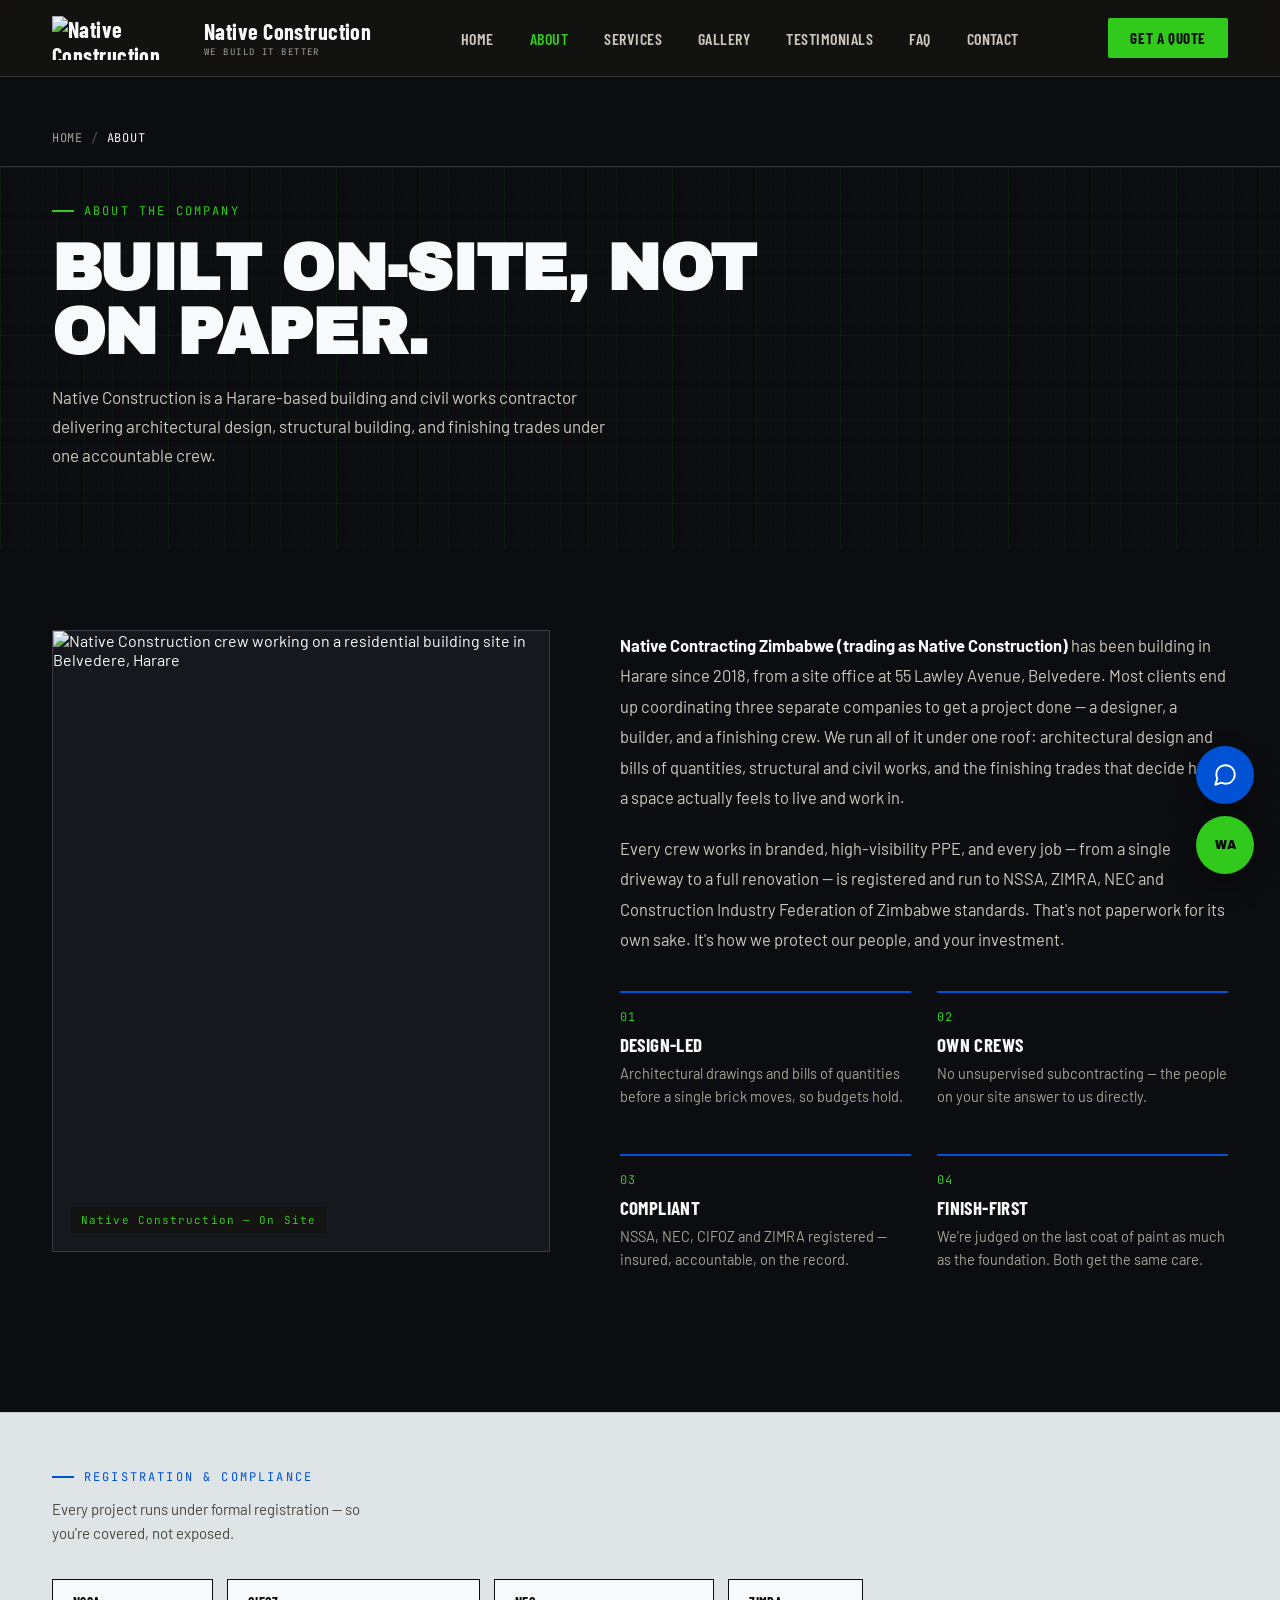
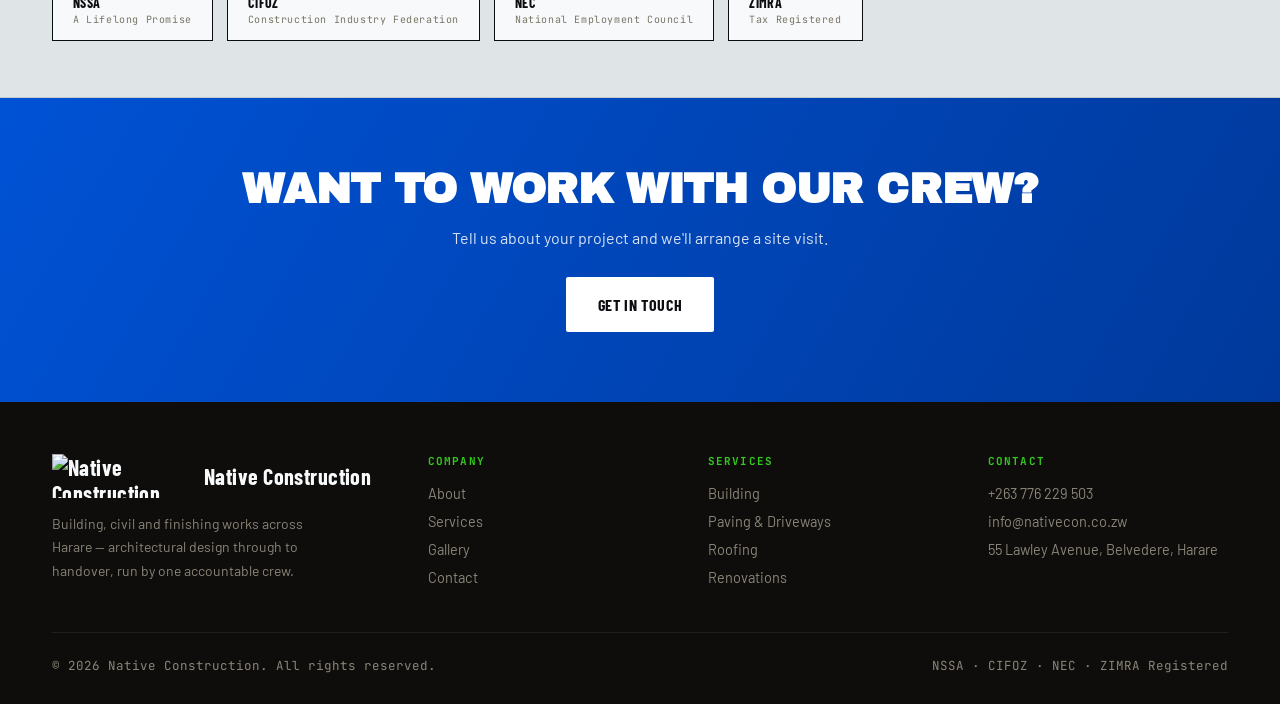
==== commit 98f8f6c7: "Add files via upload" ====
--- a/about.html
+++ b/about.html
@@ -108,8 +108,8 @@
         <figcaption>Native Construction — On Site</figcaption>
       </figure>
       <div class="about-copy">
-        <p><strong>Native Contracting Zimbabwe (trading as Native Construction)</strong> is a full-service building and civil works contractor based at 55 Lawley Avenue, Belvedere, Harare. We take on projects most contractors split across three companies: architectural design and bills of quantities, structural building, civil and electrical works, and the finishing trades that determine how a space actually feels to live and work in.</p>
-        <p>Our crews work in branded, high-visibility PPE on every site, and every job — from a driveway to a full renovation — is registered and run to NSSA, ZIMRA, NEC and Construction Industry Federation of Zimbabwe standards. That's not paperwork for its own sake; it's how we protect our people and your investment.</p>
+        <p><strong>Native Contracting Zimbabwe (trading as Native Construction)</strong> has been building in Harare since 2018, from a site office at 55 Lawley Avenue, Belvedere. Most clients end up coordinating three separate companies to get a project done — a designer, a builder, and a finishing crew. We run all of it under one roof: architectural design and bills of quantities, structural and civil works, and the finishing trades that decide how a space actually feels to live and work in.</p>
+        <p>Every crew works in branded, high-visibility PPE, and every job — from a single driveway to a full renovation — is registered and run to NSSA, ZIMRA, NEC and Construction Industry Federation of Zimbabwe standards. That's not paperwork for its own sake. It's how we protect our people, and your investment.</p>
         <div class="principles">
           <div class="principle"><div class="num">01</div><h4>Design-led</h4><p>Architectural drawings and bills of quantities before a single brick moves, so budgets hold.</p></div>
           <div class="principle"><div class="num">02</div><h4>Own crews</h4><p>No unsupervised subcontracting — the people on your site answer to us directly.</p></div>
--- a/assets/css/style.css
+++ b/assets/css/style.css
@@ -58,10 +58,10 @@
   .nav{display:flex; align-items:center; justify-content:space-between; height:76px; color:var(--paper);}
   .brand{display:flex; align-items:center; gap:12px; font-family:var(--ff-cond); font-weight:700; font-size:22px; letter-spacing:.02em; color:var(--paper);}
   .brand .mark{
-    height:44px; width:auto; background:#fff; border-radius:6px; padding:6px 8px;
+    height:44px; width:auto;
     display:flex; align-items:center; justify-content:center; flex:none;
   }
-  .brand .mark img{height:100%; width:auto; max-width:120px; display:block; object-fit:contain;}
+  .brand .mark img{height:100%; width:auto; max-width:140px; display:block; object-fit:contain;}
   .brand small{display:block; font-family:var(--ff-mono); font-size:9px; letter-spacing:.16em; color:#a9a297; font-weight:400; text-transform:uppercase; margin-top:2px;}
   nav ul{list-style:none; display:flex; gap:36px;}
   nav ul a{font-family:var(--ff-cond); font-size:16px; font-weight:600; letter-spacing:.03em; text-transform:uppercase; color:#cfc9bd; transition:color .2s;}
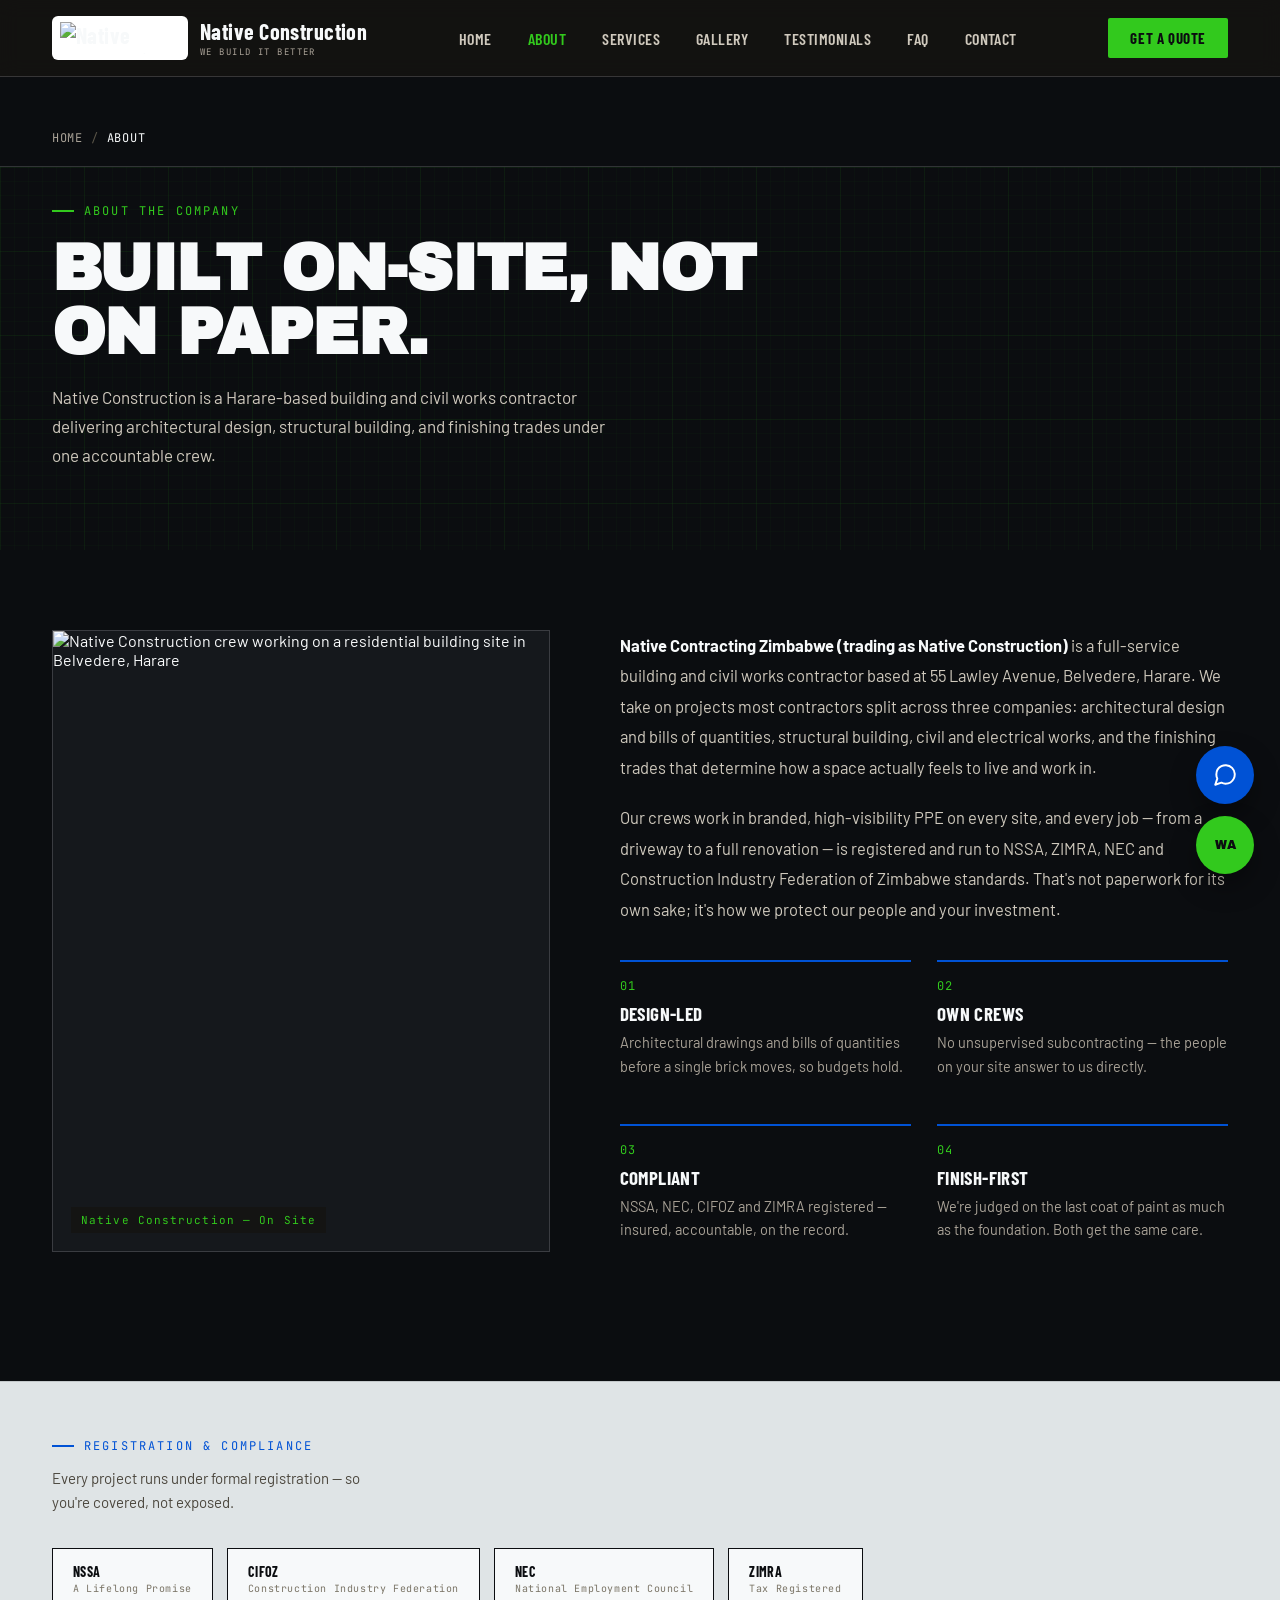
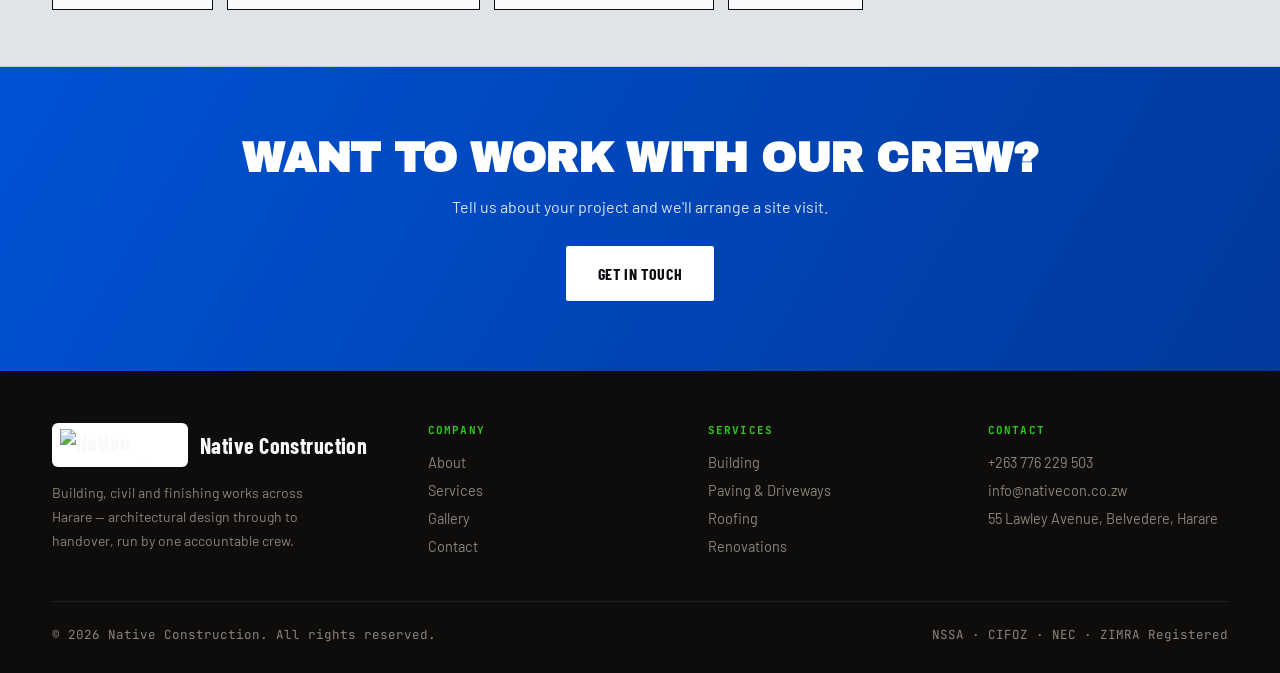
==== commit 034591c8: "Add files via upload" ====
--- a/about.html
+++ b/about.html
@@ -14,7 +14,7 @@
 <meta property="og:description" content="Native Construction is a Harare-based, NSSA/CIFOZ/NEC/ZIMRA-registered building contractor. Learn about our design-led, own-crew approach to construction in Zimbabwe.">
 <meta property="og:type" content="website">
 <meta property="og:url" content="https://www.nativeconstruction.co.zw/about.html">
-<meta property="og:image" content="https://sytqpnpahdecvywvqzfl.supabase.co/storage/v1/render/image/public/NativeCon%20Media/about.png?width=1200&quality=75">
+<meta property="og:image" content="https://sytqpnpahdecvywvqzfl.supabase.co/storage/v1/object/public/NativeCon%20Media/about.png">
 <meta property="og:image:width" content="1200">
 <meta property="og:image:height" content="900">
 <meta property="og:locale" content="en_ZW">
@@ -23,7 +23,7 @@
 <meta name="twitter:card" content="summary_large_image">
 <meta name="twitter:title" content="About Us | Native Construction — Harare, Zimbabwe">
 <meta name="twitter:description" content="Native Construction is a Harare-based, NSSA/CIFOZ/NEC/ZIMRA-registered building contractor. Learn about our design-led, own-crew approach to construction in Zimbabwe.">
-<meta name="twitter:image" content="https://sytqpnpahdecvywvqzfl.supabase.co/storage/v1/render/image/public/NativeCon%20Media/about.png?width=1200&quality=75">
+<meta name="twitter:image" content="https://sytqpnpahdecvywvqzfl.supabase.co/storage/v1/object/public/NativeCon%20Media/about.png">
 
 <meta name="geo.region" content="ZW-HA">
 <meta name="geo.placename" content="Belvedere, Harare">
@@ -38,7 +38,7 @@
 <link rel="preconnect" href="https://fonts.googleapis.com">
 <link rel="preconnect" href="https://fonts.gstatic.com" crossorigin>
 <link href="https://fonts.googleapis.com/css2?family=Archivo+Black&family=Barlow+Condensed:wght@500;600;700&family=Barlow:wght@400;500;600;700&family=JetBrains+Mono:wght@400;500&display=swap" rel="stylesheet">
-<link rel="preload" as="image" href="https://sytqpnpahdecvywvqzfl.supabase.co/storage/v1/render/image/public/NativeCon%20Media/about.png?width=900&quality=75">
+<link rel="preload" as="image" href="https://sytqpnpahdecvywvqzfl.supabase.co/storage/v1/object/public/NativeCon%20Media/about.png">
 
 <link rel="stylesheet" href="assets/css/style.css">
 <script type="application/ld+json">
@@ -65,7 +65,7 @@
 <header>
   <div class="wrap nav">
     <a href="index.html" class="brand">
-      <span class="mark"><img src="https://sytqpnpahdecvywvqzfl.supabase.co/storage/v1/render/image/public/NativeCon%20Media/logo.webp?width=200&quality=85" alt="Native Construction logo"></span>
+      <span class="mark"><img src="https://sytqpnpahdecvywvqzfl.supabase.co/storage/v1/object/public/NativeCon%20Media/logo.webp" alt="Native Construction logo"></span>
       <span>Native Construction<small>We Build It Better</small></span>
     </a>
     <nav aria-label="Main navigation">
@@ -104,12 +104,12 @@
   <div class="wrap">
     <div class="about-grid">
       <figure class="about-photo">
-        <img src="https://sytqpnpahdecvywvqzfl.supabase.co/storage/v1/render/image/public/NativeCon%20Media/about.png?width=900&quality=75" alt="Native Construction crew working on a residential building site in Belvedere, Harare" width="900" height="1125" loading="lazy">
+        <img src="https://sytqpnpahdecvywvqzfl.supabase.co/storage/v1/object/public/NativeCon%20Media/about.png" alt="Native Construction crew working on a residential building site in Belvedere, Harare" width="900" height="1125" loading="lazy">
         <figcaption>Native Construction — On Site</figcaption>
       </figure>
       <div class="about-copy">
-        <p><strong>Native Contracting Zimbabwe (trading as Native Construction)</strong> has been building in Harare since 2018, from a site office at 55 Lawley Avenue, Belvedere. Most clients end up coordinating three separate companies to get a project done — a designer, a builder, and a finishing crew. We run all of it under one roof: architectural design and bills of quantities, structural and civil works, and the finishing trades that decide how a space actually feels to live and work in.</p>
-        <p>Every crew works in branded, high-visibility PPE, and every job — from a single driveway to a full renovation — is registered and run to NSSA, ZIMRA, NEC and Construction Industry Federation of Zimbabwe standards. That's not paperwork for its own sake. It's how we protect our people, and your investment.</p>
+        <p><strong>Native Contracting Zimbabwe (trading as Native Construction)</strong> is a full-service building and civil works contractor based at 55 Lawley Avenue, Belvedere, Harare. We take on projects most contractors split across three companies: architectural design and bills of quantities, structural building, civil and electrical works, and the finishing trades that determine how a space actually feels to live and work in.</p>
+        <p>Our crews work in branded, high-visibility PPE on every site, and every job — from a driveway to a full renovation — is registered and run to NSSA, ZIMRA, NEC and Construction Industry Federation of Zimbabwe standards. That's not paperwork for its own sake; it's how we protect our people and your investment.</p>
         <div class="principles">
           <div class="principle"><div class="num">01</div><h4>Design-led</h4><p>Architectural drawings and bills of quantities before a single brick moves, so budgets hold.</p></div>
           <div class="principle"><div class="num">02</div><h4>Own crews</h4><p>No unsupervised subcontracting — the people on your site answer to us directly.</p></div>
@@ -148,7 +148,7 @@
   <div class="wrap">
     <div class="foot-grid">
       <div class="foot-brand">
-        <div class="brand"><span class="mark"><img src="https://sytqpnpahdecvywvqzfl.supabase.co/storage/v1/render/image/public/NativeCon%20Media/logo.webp?width=200&quality=85" alt="Native Construction logo"></span><span>Native Construction</span></div>
+        <div class="brand"><span class="mark"><img src="https://sytqpnpahdecvywvqzfl.supabase.co/storage/v1/object/public/NativeCon%20Media/logo.webp" alt="Native Construction logo"></span><span>Native Construction</span></div>
         <p>Building, civil and finishing works across Harare — architectural design through to handover, run by one accountable crew.</p>
       </div>
       <div>
--- a/assets/css/style.css
+++ b/assets/css/style.css
@@ -58,10 +58,10 @@
   .nav{display:flex; align-items:center; justify-content:space-between; height:76px; color:var(--paper);}
   .brand{display:flex; align-items:center; gap:12px; font-family:var(--ff-cond); font-weight:700; font-size:22px; letter-spacing:.02em; color:var(--paper);}
   .brand .mark{
-    height:44px; width:auto;
+    height:44px; width:auto; background:#fff; border-radius:6px; padding:6px 8px;
     display:flex; align-items:center; justify-content:center; flex:none;
   }
-  .brand .mark img{height:100%; width:auto; max-width:140px; display:block; object-fit:contain;}
+  .brand .mark img{height:100%; width:auto; max-width:120px; display:block; object-fit:contain;}
   .brand small{display:block; font-family:var(--ff-mono); font-size:9px; letter-spacing:.16em; color:#a9a297; font-weight:400; text-transform:uppercase; margin-top:2px;}
   nav ul{list-style:none; display:flex; gap:36px;}
   nav ul a{font-family:var(--ff-cond); font-size:16px; font-weight:600; letter-spacing:.03em; text-transform:uppercase; color:#cfc9bd; transition:color .2s;}
@@ -80,19 +80,31 @@
     position:relative; min-height:100vh; background:var(--ink); color:var(--paper);
     display:flex; align-items:center; padding-top:76px; overflow:hidden;
   }
+  .hero-photo{
+    position:absolute; inset:0; z-index:0; background-color:var(--ink);
+    background-image:url('https://sytqpnpahdecvywvqzfl.supabase.co/storage/v1/object/public/NativeCon%20Media/work/3.png');
+    background-size:cover; background-position:center 30%;
+    filter:grayscale(35%) contrast(1.05);
+  }
+  .hero-photo::after{
+    content:""; position:absolute; inset:0;
+    background:
+      linear-gradient(180deg, rgba(11,13,16,0.88) 0%, rgba(11,13,16,0.78) 40%, rgba(11,13,16,0.94) 100%),
+      linear-gradient(90deg, rgba(11,13,16,0.5) 0%, rgba(11,13,16,0.15) 55%, rgba(11,13,16,0.55) 100%);
+  }
   .blueprint{
-    position:absolute; inset:0;
+    position:absolute; inset:0; z-index:1;
     background-image:
       linear-gradient(rgba(50,201,29,0.055) 1px, transparent 1px),
       linear-gradient(90deg, rgba(50,201,29,0.055) 1px, transparent 1px),
       linear-gradient(rgba(50,201,29,0.11) 1px, transparent 1px),
       linear-gradient(90deg, rgba(50,201,29,0.11) 1px, transparent 1px);
     background-size:14px 14px, 14px 14px, 84px 84px, 84px 84px;
-    opacity:.55;
+    opacity:.4;
   }
   .hero::after{
-    content:""; position:absolute; right:-10%; top:-15%; width:70%; height:130%;
-    background:radial-gradient(circle at center, rgba(0,82,213,0.35), transparent 65%);
+    content:""; position:absolute; right:-10%; top:-15%; width:70%; height:130%; z-index:1;
+    background:radial-gradient(circle at center, rgba(0,82,213,0.28), transparent 65%);
     pointer-events:none;
   }
   .hero-grid{position:relative; z-index:2; display:grid; grid-template-columns:1.15fr .85fr; gap:60px; align-items:end; padding-bottom:64px; width:100%;}
@@ -433,6 +445,21 @@
     .ask-fab{right:20px; bottom:90px; width:52px; height:52px;}
     .ask-panel{right:16px; bottom:150px;}
   }
+
+  /* ================= hero what-we-do strip ================= */
+  .hero-whatwedo{display:flex; flex-wrap:wrap; gap:28px; margin-top:36px; padding-top:28px; border-top:1px solid rgba(247,249,250,0.14);}
+  .wwd-item{display:flex; flex-direction:column; align-items:center; gap:8px; color:#c9c3b6;}
+  .wwd-item svg{width:26px; height:26px; fill:none; stroke:currentColor; stroke-width:1.5; stroke-linecap:round; stroke-linejoin:round;}
+  .wwd-item span{font-family:var(--ff-mono); font-size:10.5px; letter-spacing:.06em; text-transform:uppercase;}
+  @media (max-width:640px){.hero-whatwedo{gap:20px;}}
+
+  /* ================= image fallback ================= */
+  .img-fallback{
+    width:100%; height:100%; min-height:120px; display:flex; flex-direction:column; align-items:center; justify-content:center;
+    gap:10px; background:var(--concrete); color:#8a8477; padding:16px; text-align:center;
+  }
+  .img-fallback svg{width:32px; height:32px; fill:none; stroke:currentColor; stroke-width:1.5;}
+  .img-fallback span{font-family:var(--ff-mono); font-size:11px; letter-spacing:.04em; line-height:1.4;}
 
   /* ================= landing gallery preview ================= */
   .gallery-preview{background:var(--ink); color:var(--paper); padding:110px 0; position:relative; overflow:hidden;}
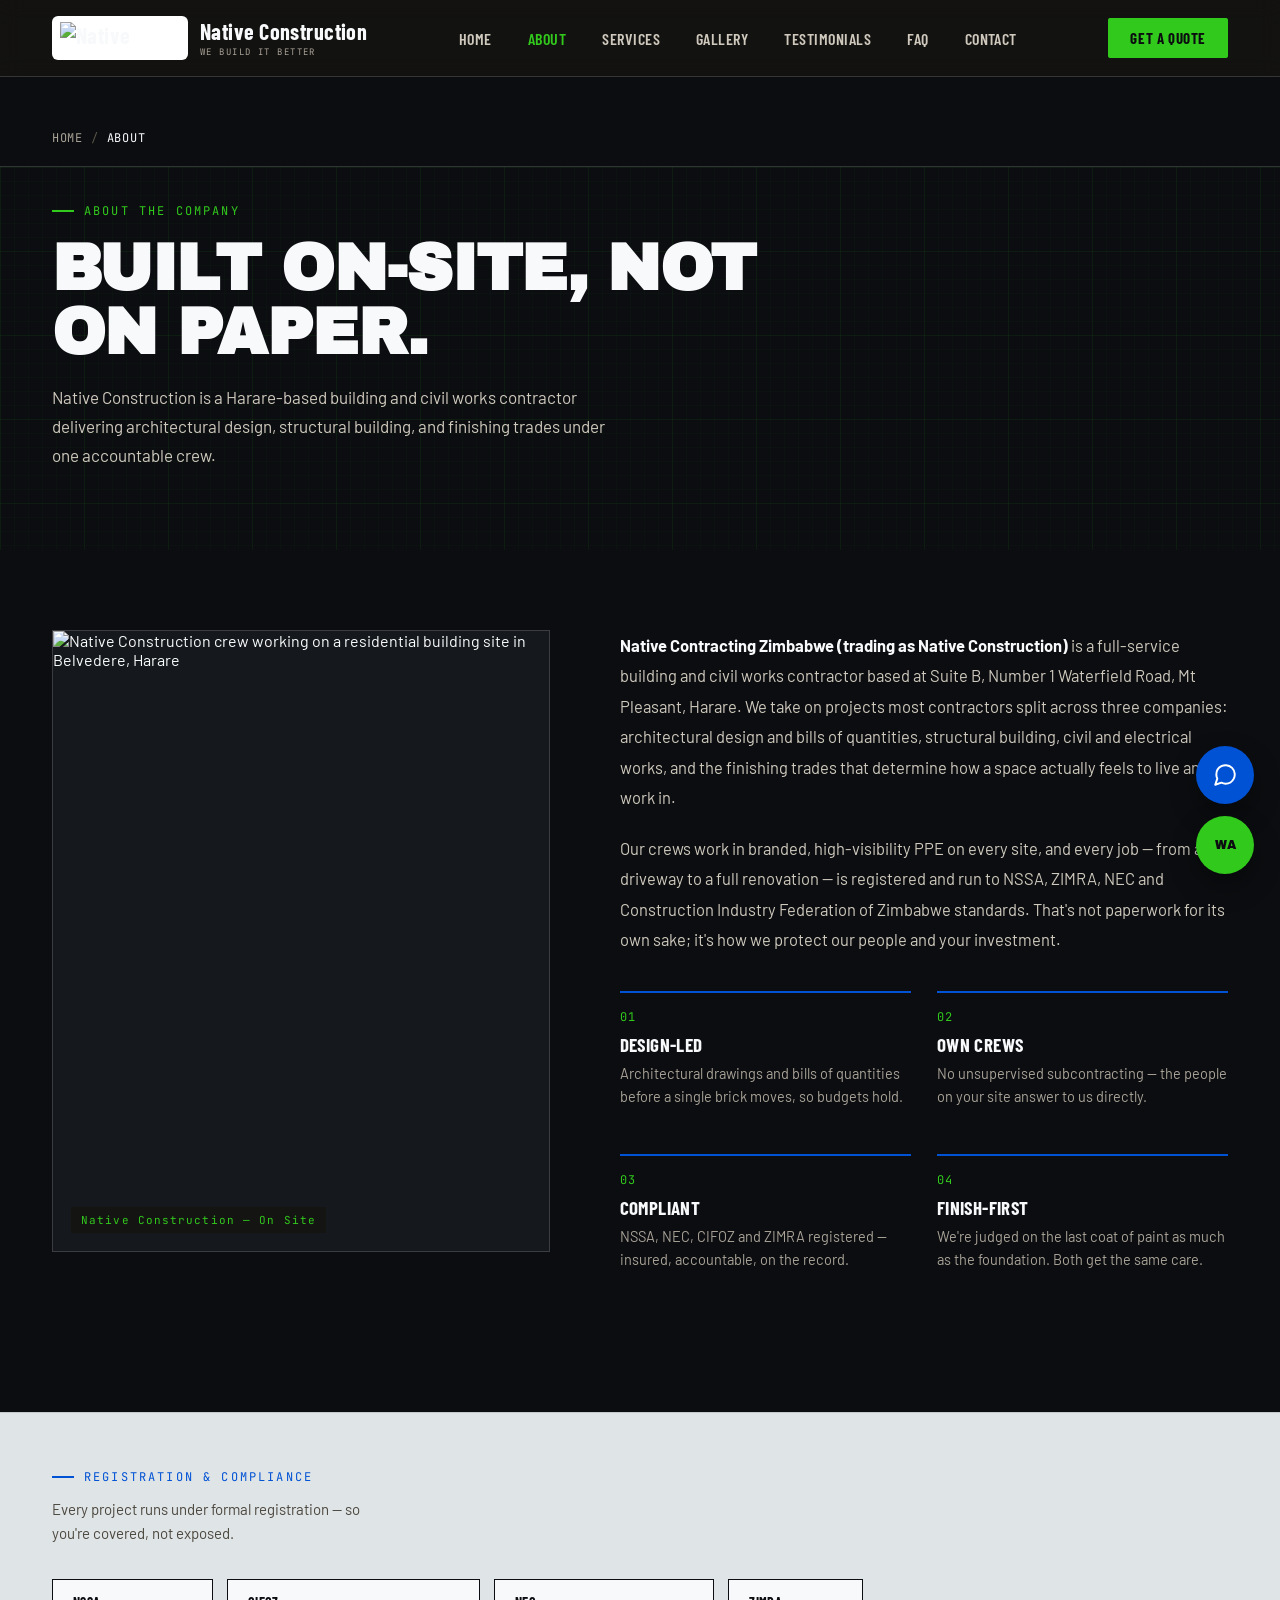
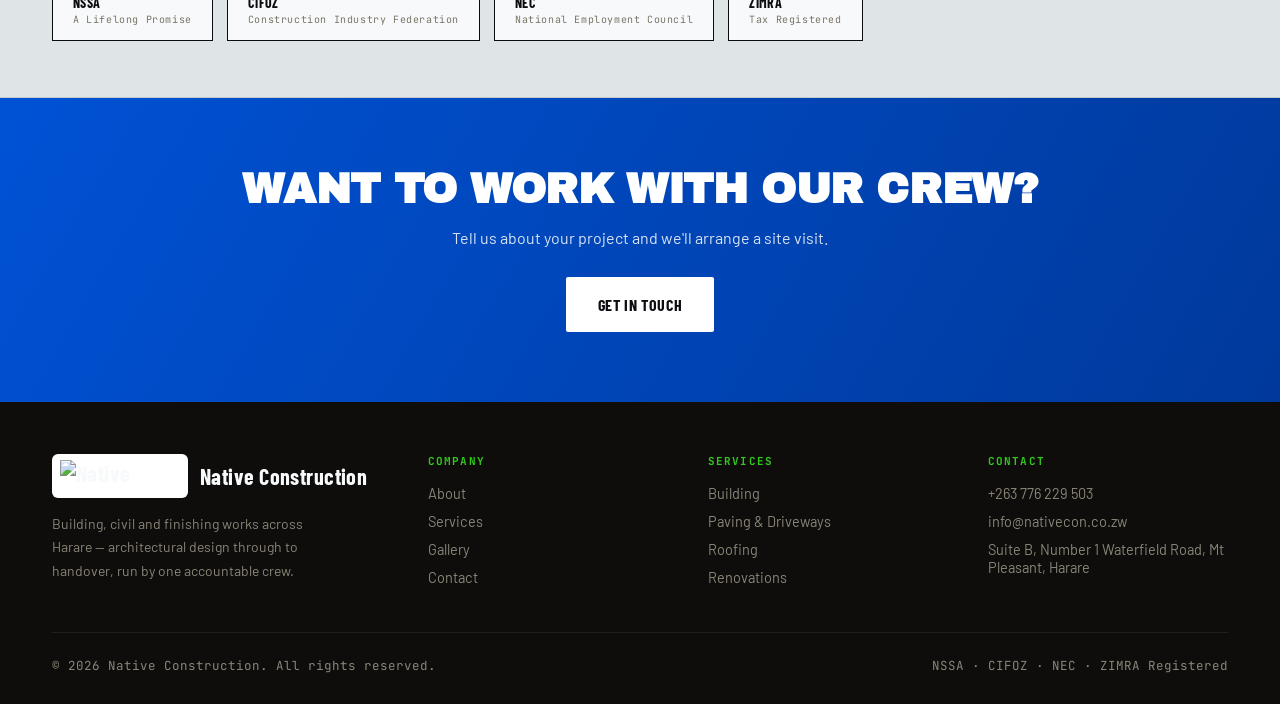
==== commit d028e4b7: "Add files via upload" ====
--- a/about.html
+++ b/about.html
@@ -26,9 +26,9 @@
 <meta name="twitter:image" content="https://sytqpnpahdecvywvqzfl.supabase.co/storage/v1/object/public/NativeCon%20Media/about.png">
 
 <meta name="geo.region" content="ZW-HA">
-<meta name="geo.placename" content="Belvedere, Harare">
-<meta name="geo.position" content="-17.8322;30.9903">
-<meta name="ICBM" content="-17.8322, 30.9903">
+<meta name="geo.placename" content="Mt Pleasant, Harare">
+<meta name="geo.position" content="-17.755968;31.0277193">
+<meta name="ICBM" content="-17.755968, 31.0277193">
 
 <link rel="icon" type="image/x-icon" href="https://sytqpnpahdecvywvqzfl.supabase.co/storage/v1/object/public/NativeCon%20Media/favicon.ico">
 <link rel="icon" type="image/png" sizes="16x16" href="https://sytqpnpahdecvywvqzfl.supabase.co/storage/v1/object/public/NativeCon%20Media/icons/favicon-16.png">
@@ -108,7 +108,7 @@
         <figcaption>Native Construction — On Site</figcaption>
       </figure>
       <div class="about-copy">
-        <p><strong>Native Contracting Zimbabwe (trading as Native Construction)</strong> is a full-service building and civil works contractor based at 55 Lawley Avenue, Belvedere, Harare. We take on projects most contractors split across three companies: architectural design and bills of quantities, structural building, civil and electrical works, and the finishing trades that determine how a space actually feels to live and work in.</p>
+        <p><strong>Native Contracting Zimbabwe (trading as Native Construction)</strong> is a full-service building and civil works contractor based at Suite B, Number 1 Waterfield Road, Mt Pleasant, Harare. We take on projects most contractors split across three companies: architectural design and bills of quantities, structural building, civil and electrical works, and the finishing trades that determine how a space actually feels to live and work in.</p>
         <p>Our crews work in branded, high-visibility PPE on every site, and every job — from a driveway to a full renovation — is registered and run to NSSA, ZIMRA, NEC and Construction Industry Federation of Zimbabwe standards. That's not paperwork for its own sake; it's how we protect our people and your investment.</p>
         <div class="principles">
           <div class="principle"><div class="num">01</div><h4>Design-led</h4><p>Architectural drawings and bills of quantities before a single brick moves, so budgets hold.</p></div>
@@ -174,7 +174,7 @@
         <ul role="list">
           <li><a href="tel:+263776229503">+263 776 229 503</a></li>
           <li><a href="mailto:info@nativecon.co.zw">info@nativecon.co.zw</a></li>
-          <li>55 Lawley Avenue, Belvedere, Harare</li>
+          <li>Suite B, Number 1 Waterfield Road, Mt Pleasant, Harare</li>
         </ul>
       </div>
     </div>
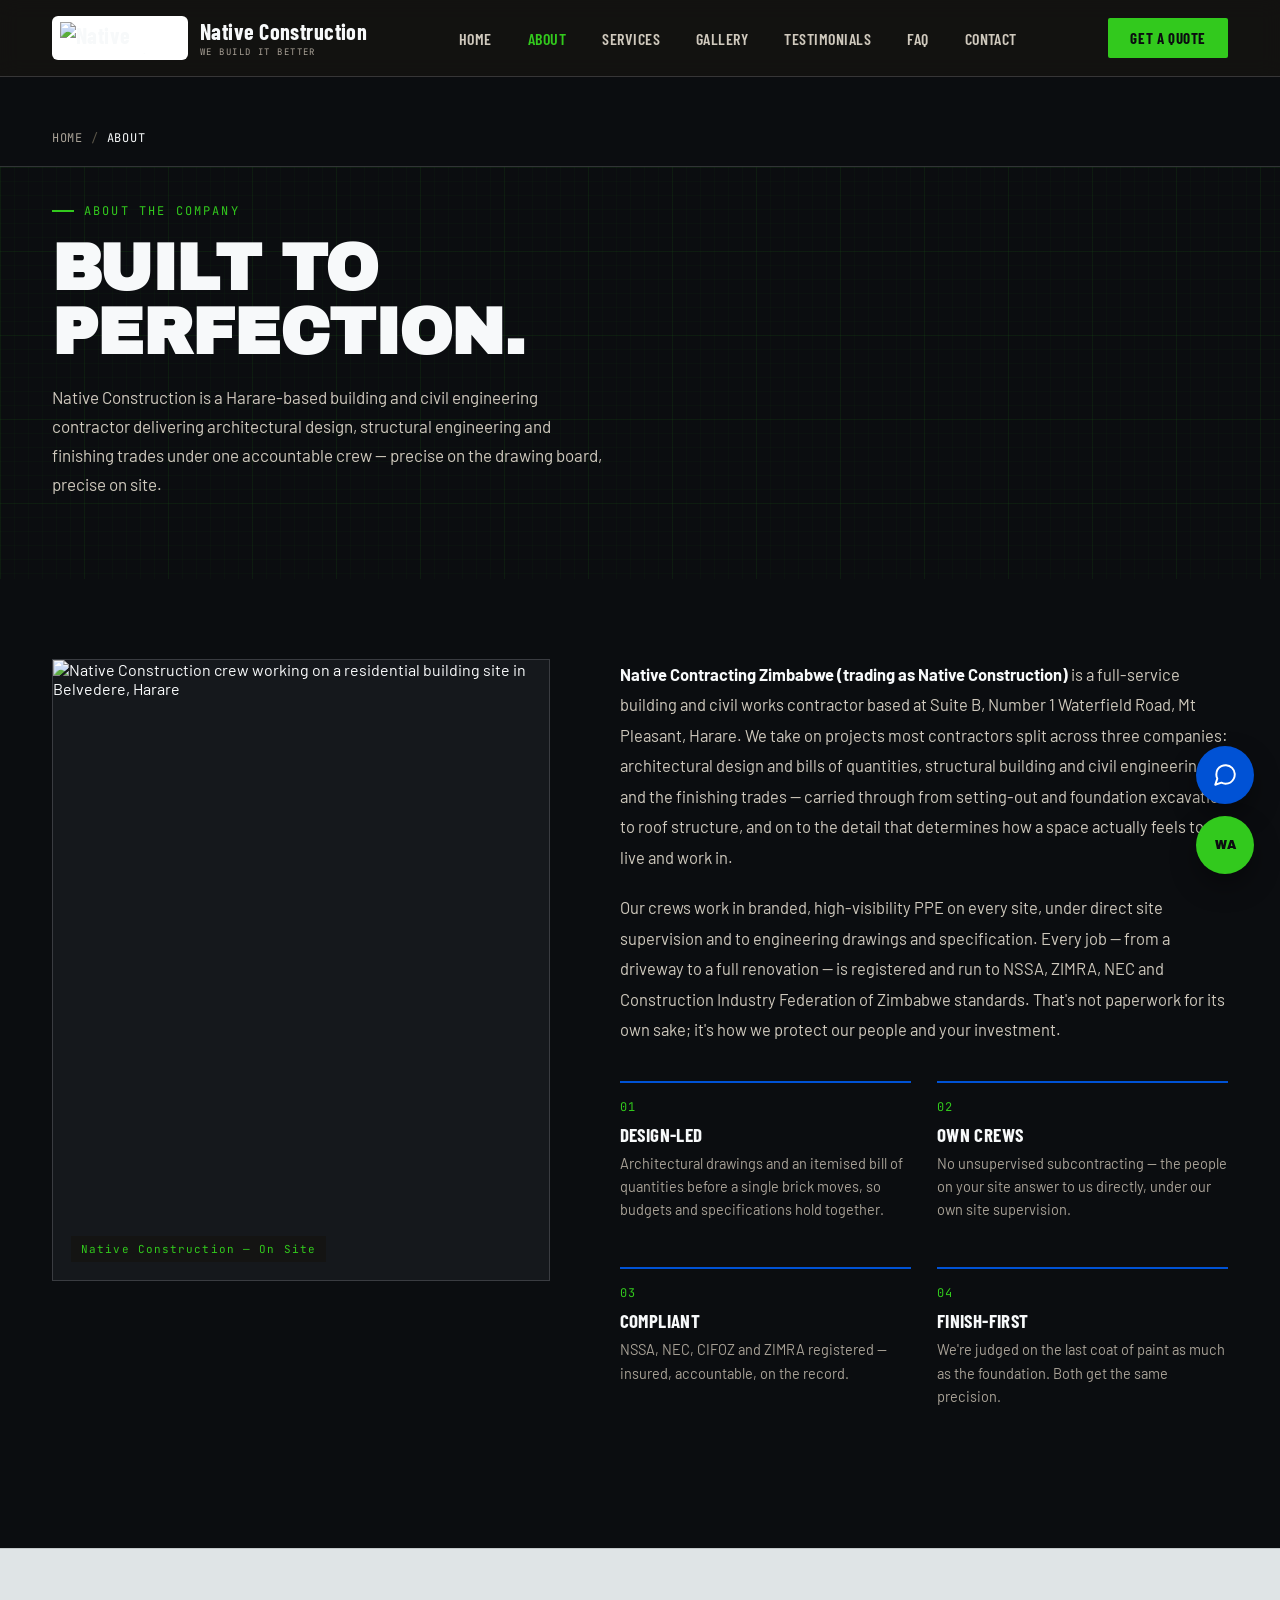
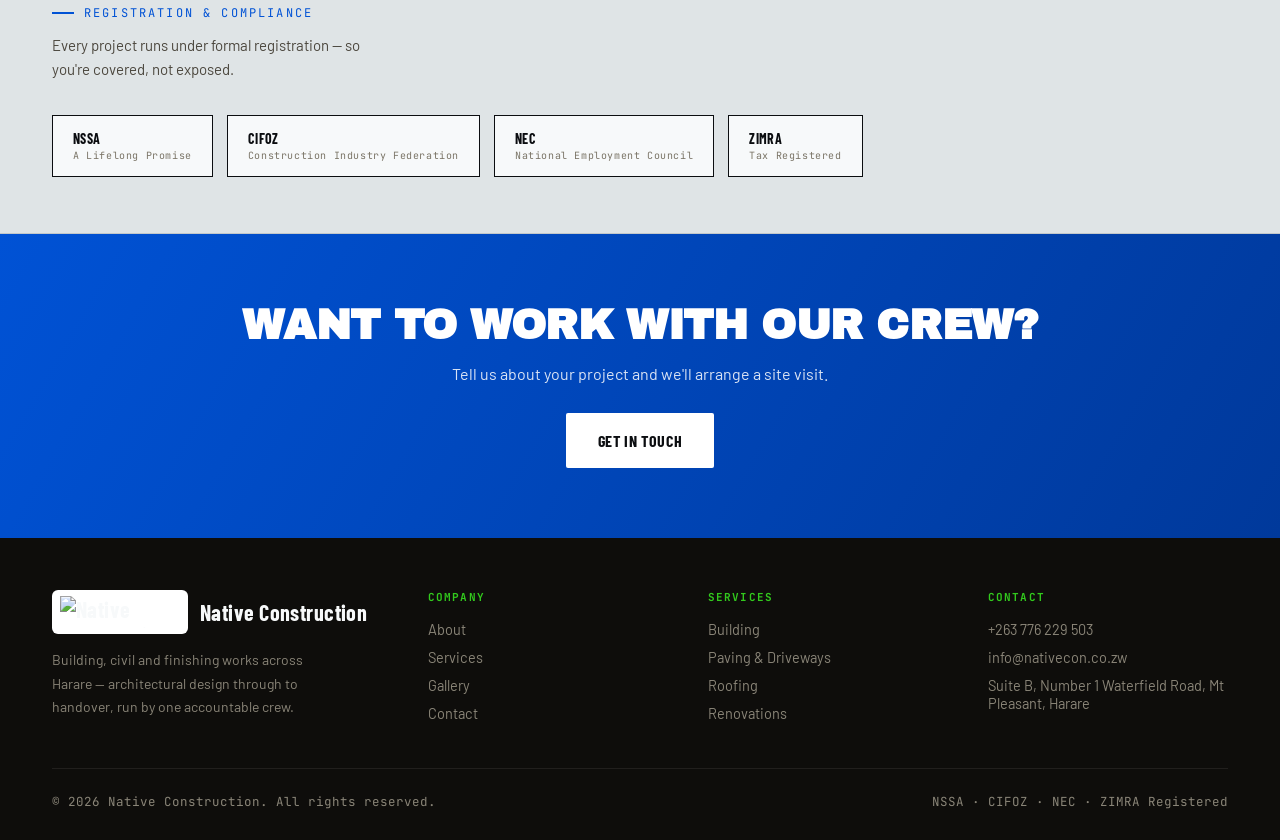
==== commit e6a3d355: "Add files via upload" ====
--- a/about.html
+++ b/about.html
@@ -95,8 +95,8 @@
   <div class="blueprint" aria-hidden="true"></div>
   <div class="wrap">
     <div class="eyebrow on-dark">About the Company</div>
-    <h1>Built on-site, not on paper.</h1>
-    <p>Native Construction is a Harare-based building and civil works contractor delivering architectural design, structural building, and finishing trades under one accountable crew.</p>
+    <h1>Built to perfection.</h1>
+    <p>Native Construction is a Harare-based building and civil engineering contractor delivering architectural design, structural engineering and finishing trades under one accountable crew — precise on the drawing board, precise on site.</p>
   </div>
 </section>
 
@@ -108,13 +108,13 @@
         <figcaption>Native Construction — On Site</figcaption>
       </figure>
       <div class="about-copy">
-        <p><strong>Native Contracting Zimbabwe (trading as Native Construction)</strong> is a full-service building and civil works contractor based at Suite B, Number 1 Waterfield Road, Mt Pleasant, Harare. We take on projects most contractors split across three companies: architectural design and bills of quantities, structural building, civil and electrical works, and the finishing trades that determine how a space actually feels to live and work in.</p>
-        <p>Our crews work in branded, high-visibility PPE on every site, and every job — from a driveway to a full renovation — is registered and run to NSSA, ZIMRA, NEC and Construction Industry Federation of Zimbabwe standards. That's not paperwork for its own sake; it's how we protect our people and your investment.</p>
+        <p><strong>Native Contracting Zimbabwe (trading as Native Construction)</strong> is a full-service building and civil works contractor based at Suite B, Number 1 Waterfield Road, Mt Pleasant, Harare. We take on projects most contractors split across three companies: architectural design and bills of quantities, structural building and civil engineering, and the finishing trades — carried through from setting-out and foundation excavation to roof structure, and on to the detail that determines how a space actually feels to live and work in.</p>
+        <p>Our crews work in branded, high-visibility PPE on every site, under direct site supervision and to engineering drawings and specification. Every job — from a driveway to a full renovation — is registered and run to NSSA, ZIMRA, NEC and Construction Industry Federation of Zimbabwe standards. That's not paperwork for its own sake; it's how we protect our people and your investment.</p>
         <div class="principles">
-          <div class="principle"><div class="num">01</div><h4>Design-led</h4><p>Architectural drawings and bills of quantities before a single brick moves, so budgets hold.</p></div>
-          <div class="principle"><div class="num">02</div><h4>Own crews</h4><p>No unsupervised subcontracting — the people on your site answer to us directly.</p></div>
+          <div class="principle"><div class="num">01</div><h4>Design-led</h4><p>Architectural drawings and an itemised bill of quantities before a single brick moves, so budgets and specifications hold together.</p></div>
+          <div class="principle"><div class="num">02</div><h4>Own crews</h4><p>No unsupervised subcontracting — the people on your site answer to us directly, under our own site supervision.</p></div>
           <div class="principle"><div class="num">03</div><h4>Compliant</h4><p>NSSA, NEC, CIFOZ and ZIMRA registered — insured, accountable, on the record.</p></div>
-          <div class="principle"><div class="num">04</div><h4>Finish-first</h4><p>We're judged on the last coat of paint as much as the foundation. Both get the same care.</p></div>
+          <div class="principle"><div class="num">04</div><h4>Finish-first</h4><p>We're judged on the last coat of paint as much as the foundation. Both get the same precision.</p></div>
         </div>
       </div>
     </div>
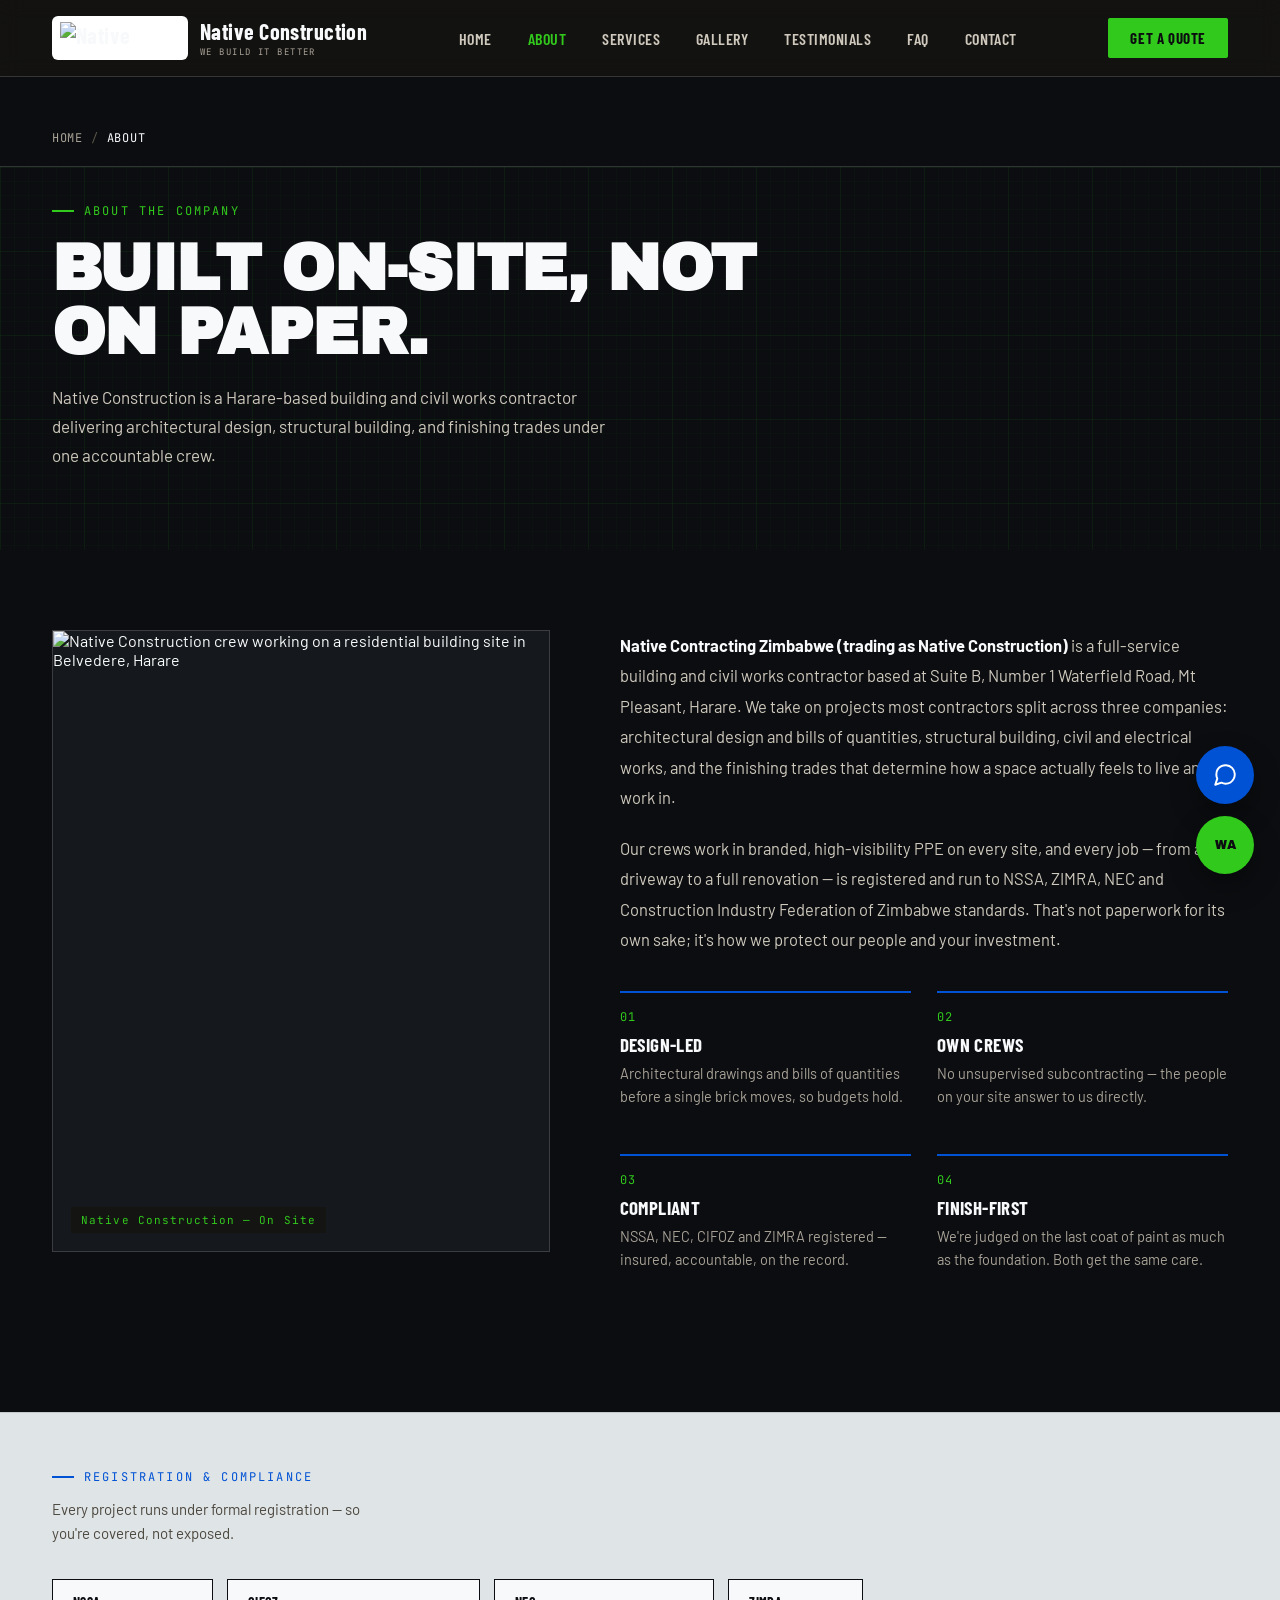
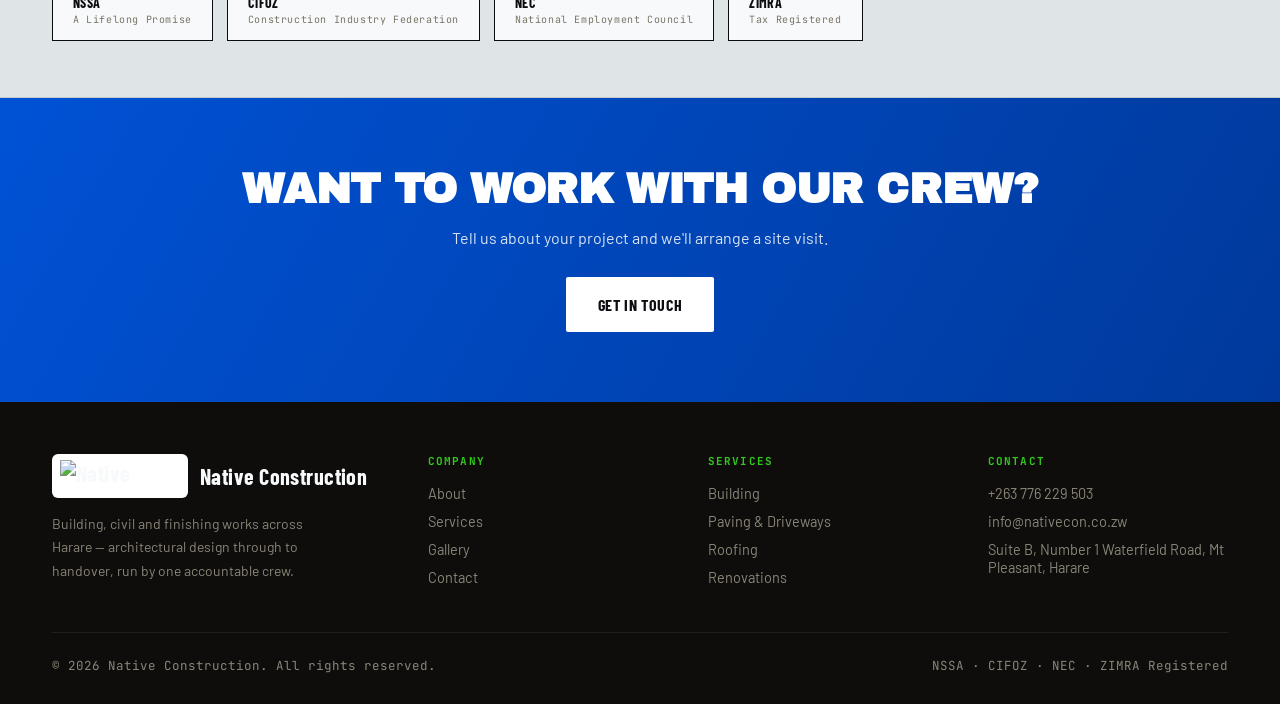
==== commit f370e980: "Add files via upload" ====
--- a/about.html
+++ b/about.html
@@ -95,8 +95,8 @@
   <div class="blueprint" aria-hidden="true"></div>
   <div class="wrap">
     <div class="eyebrow on-dark">About the Company</div>
-    <h1>Built to perfection.</h1>
-    <p>Native Construction is a Harare-based building and civil engineering contractor delivering architectural design, structural engineering and finishing trades under one accountable crew — precise on the drawing board, precise on site.</p>
+    <h1>Built on-site, not on paper.</h1>
+    <p>Native Construction is a Harare-based building and civil works contractor delivering architectural design, structural building, and finishing trades under one accountable crew.</p>
   </div>
 </section>
 
@@ -108,13 +108,13 @@
         <figcaption>Native Construction — On Site</figcaption>
       </figure>
       <div class="about-copy">
-        <p><strong>Native Contracting Zimbabwe (trading as Native Construction)</strong> is a full-service building and civil works contractor based at Suite B, Number 1 Waterfield Road, Mt Pleasant, Harare. We take on projects most contractors split across three companies: architectural design and bills of quantities, structural building and civil engineering, and the finishing trades — carried through from setting-out and foundation excavation to roof structure, and on to the detail that determines how a space actually feels to live and work in.</p>
-        <p>Our crews work in branded, high-visibility PPE on every site, under direct site supervision and to engineering drawings and specification. Every job — from a driveway to a full renovation — is registered and run to NSSA, ZIMRA, NEC and Construction Industry Federation of Zimbabwe standards. That's not paperwork for its own sake; it's how we protect our people and your investment.</p>
+        <p><strong>Native Contracting Zimbabwe (trading as Native Construction)</strong> is a full-service building and civil works contractor based at Suite B, Number 1 Waterfield Road, Mt Pleasant, Harare. We take on projects most contractors split across three companies: architectural design and bills of quantities, structural building, civil and electrical works, and the finishing trades that determine how a space actually feels to live and work in.</p>
+        <p>Our crews work in branded, high-visibility PPE on every site, and every job — from a driveway to a full renovation — is registered and run to NSSA, ZIMRA, NEC and Construction Industry Federation of Zimbabwe standards. That's not paperwork for its own sake; it's how we protect our people and your investment.</p>
         <div class="principles">
-          <div class="principle"><div class="num">01</div><h4>Design-led</h4><p>Architectural drawings and an itemised bill of quantities before a single brick moves, so budgets and specifications hold together.</p></div>
-          <div class="principle"><div class="num">02</div><h4>Own crews</h4><p>No unsupervised subcontracting — the people on your site answer to us directly, under our own site supervision.</p></div>
+          <div class="principle"><div class="num">01</div><h4>Design-led</h4><p>Architectural drawings and bills of quantities before a single brick moves, so budgets hold.</p></div>
+          <div class="principle"><div class="num">02</div><h4>Own crews</h4><p>No unsupervised subcontracting — the people on your site answer to us directly.</p></div>
           <div class="principle"><div class="num">03</div><h4>Compliant</h4><p>NSSA, NEC, CIFOZ and ZIMRA registered — insured, accountable, on the record.</p></div>
-          <div class="principle"><div class="num">04</div><h4>Finish-first</h4><p>We're judged on the last coat of paint as much as the foundation. Both get the same precision.</p></div>
+          <div class="principle"><div class="num">04</div><h4>Finish-first</h4><p>We're judged on the last coat of paint as much as the foundation. Both get the same care.</p></div>
         </div>
       </div>
     </div>
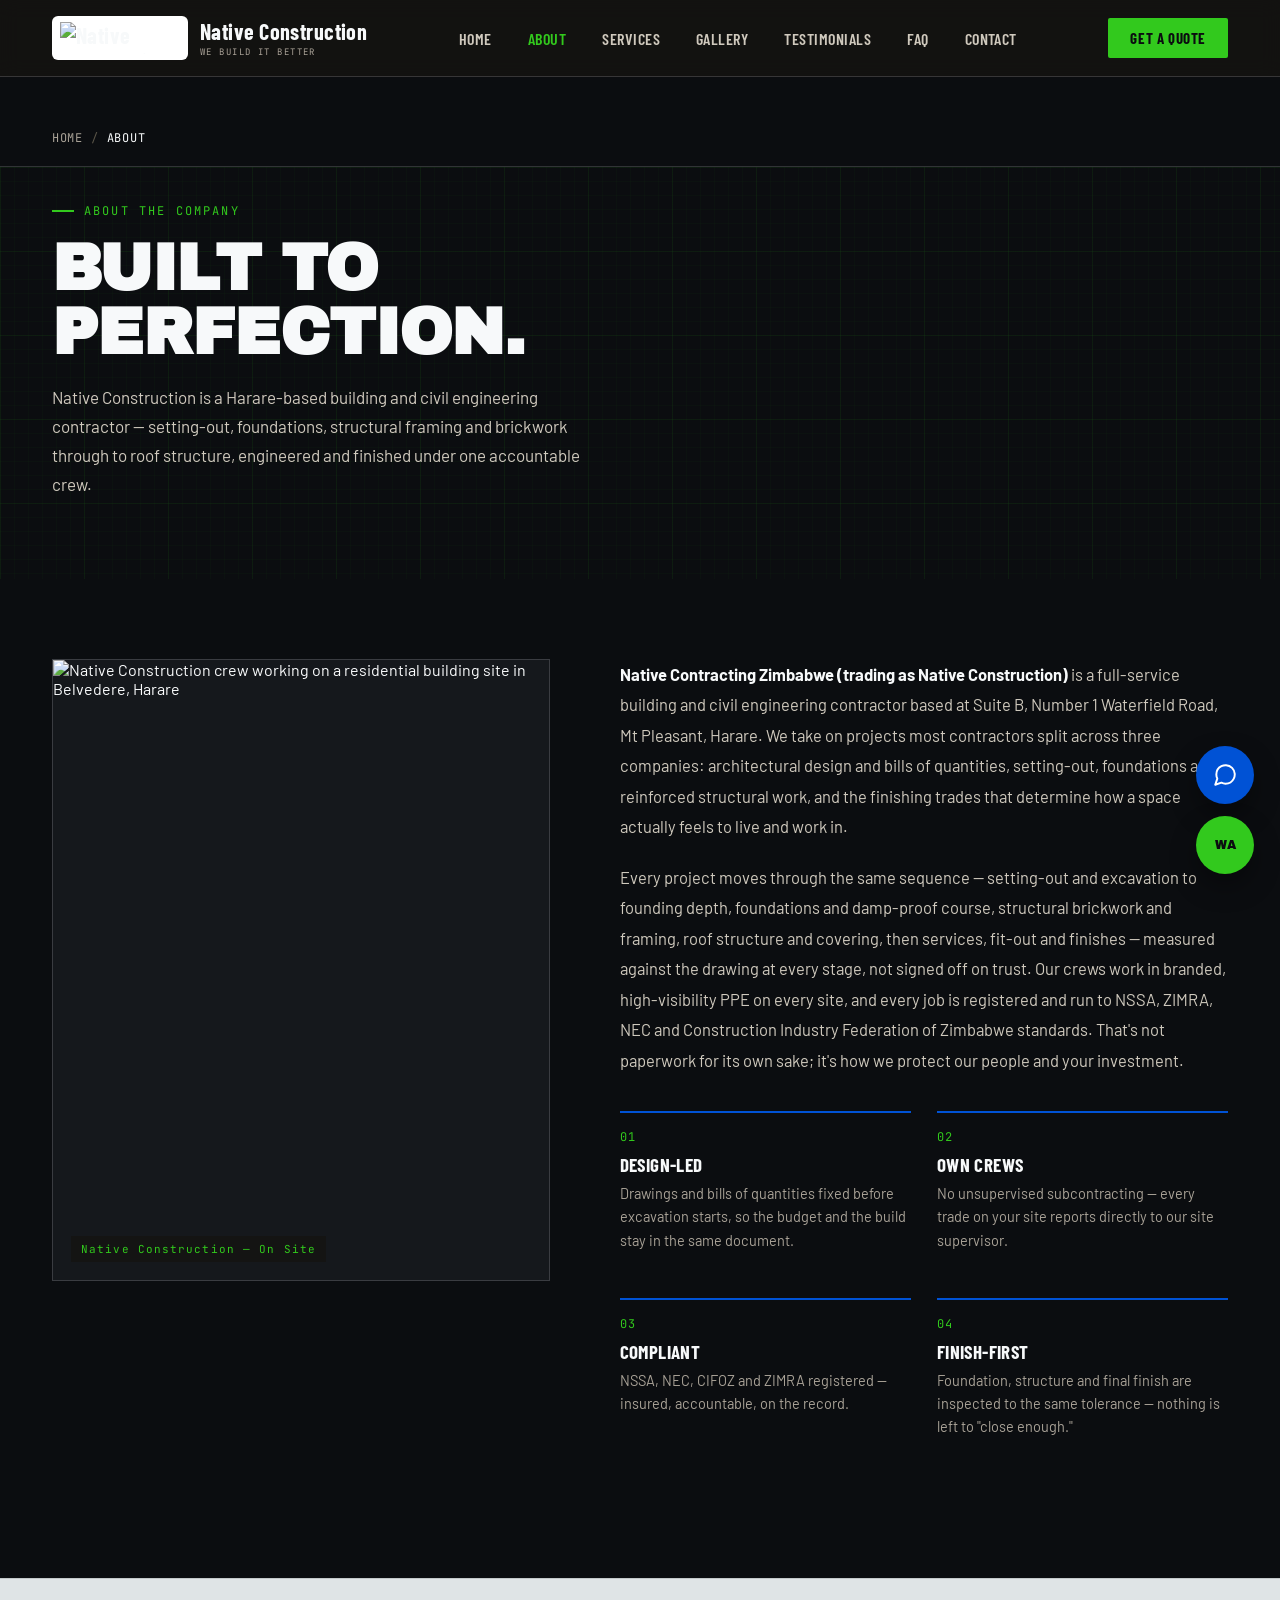
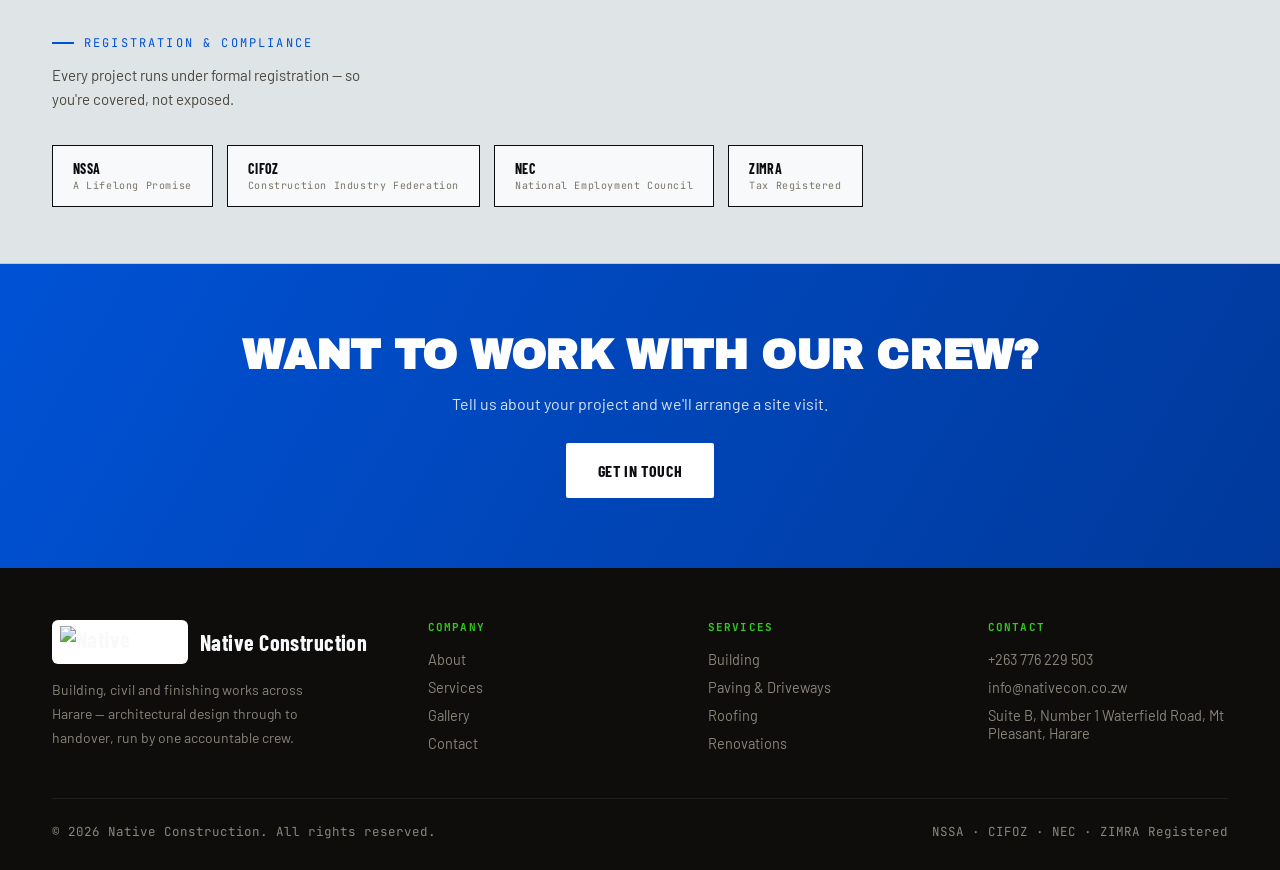
==== commit bdc50c09: "Add files via upload" ====
--- a/about.html
+++ b/about.html
@@ -95,8 +95,8 @@
   <div class="blueprint" aria-hidden="true"></div>
   <div class="wrap">
     <div class="eyebrow on-dark">About the Company</div>
-    <h1>Built on-site, not on paper.</h1>
-    <p>Native Construction is a Harare-based building and civil works contractor delivering architectural design, structural building, and finishing trades under one accountable crew.</p>
+    <h1>Built to perfection.</h1>
+    <p>Native Construction is a Harare-based building and civil engineering contractor — setting-out, foundations, structural framing and brickwork through to roof structure, engineered and finished under one accountable crew.</p>
   </div>
 </section>
 
@@ -108,13 +108,13 @@
         <figcaption>Native Construction — On Site</figcaption>
       </figure>
       <div class="about-copy">
-        <p><strong>Native Contracting Zimbabwe (trading as Native Construction)</strong> is a full-service building and civil works contractor based at Suite B, Number 1 Waterfield Road, Mt Pleasant, Harare. We take on projects most contractors split across three companies: architectural design and bills of quantities, structural building, civil and electrical works, and the finishing trades that determine how a space actually feels to live and work in.</p>
-        <p>Our crews work in branded, high-visibility PPE on every site, and every job — from a driveway to a full renovation — is registered and run to NSSA, ZIMRA, NEC and Construction Industry Federation of Zimbabwe standards. That's not paperwork for its own sake; it's how we protect our people and your investment.</p>
+        <p><strong>Native Contracting Zimbabwe (trading as Native Construction)</strong> is a full-service building and civil engineering contractor based at Suite B, Number 1 Waterfield Road, Mt Pleasant, Harare. We take on projects most contractors split across three companies: architectural design and bills of quantities, setting-out, foundations and reinforced structural work, and the finishing trades that determine how a space actually feels to live and work in.</p>
+        <p>Every project moves through the same sequence — setting-out and excavation to founding depth, foundations and damp-proof course, structural brickwork and framing, roof structure and covering, then services, fit-out and finishes — measured against the drawing at every stage, not signed off on trust. Our crews work in branded, high-visibility PPE on every site, and every job is registered and run to NSSA, ZIMRA, NEC and Construction Industry Federation of Zimbabwe standards. That's not paperwork for its own sake; it's how we protect our people and your investment.</p>
         <div class="principles">
-          <div class="principle"><div class="num">01</div><h4>Design-led</h4><p>Architectural drawings and bills of quantities before a single brick moves, so budgets hold.</p></div>
-          <div class="principle"><div class="num">02</div><h4>Own crews</h4><p>No unsupervised subcontracting — the people on your site answer to us directly.</p></div>
+          <div class="principle"><div class="num">01</div><h4>Design-led</h4><p>Drawings and bills of quantities fixed before excavation starts, so the budget and the build stay in the same document.</p></div>
+          <div class="principle"><div class="num">02</div><h4>Own crews</h4><p>No unsupervised subcontracting — every trade on your site reports directly to our site supervisor.</p></div>
           <div class="principle"><div class="num">03</div><h4>Compliant</h4><p>NSSA, NEC, CIFOZ and ZIMRA registered — insured, accountable, on the record.</p></div>
-          <div class="principle"><div class="num">04</div><h4>Finish-first</h4><p>We're judged on the last coat of paint as much as the foundation. Both get the same care.</p></div>
+          <div class="principle"><div class="num">04</div><h4>Finish-first</h4><p>Foundation, structure and final finish are inspected to the same tolerance — nothing is left to "close enough."</p></div>
         </div>
       </div>
     </div>
